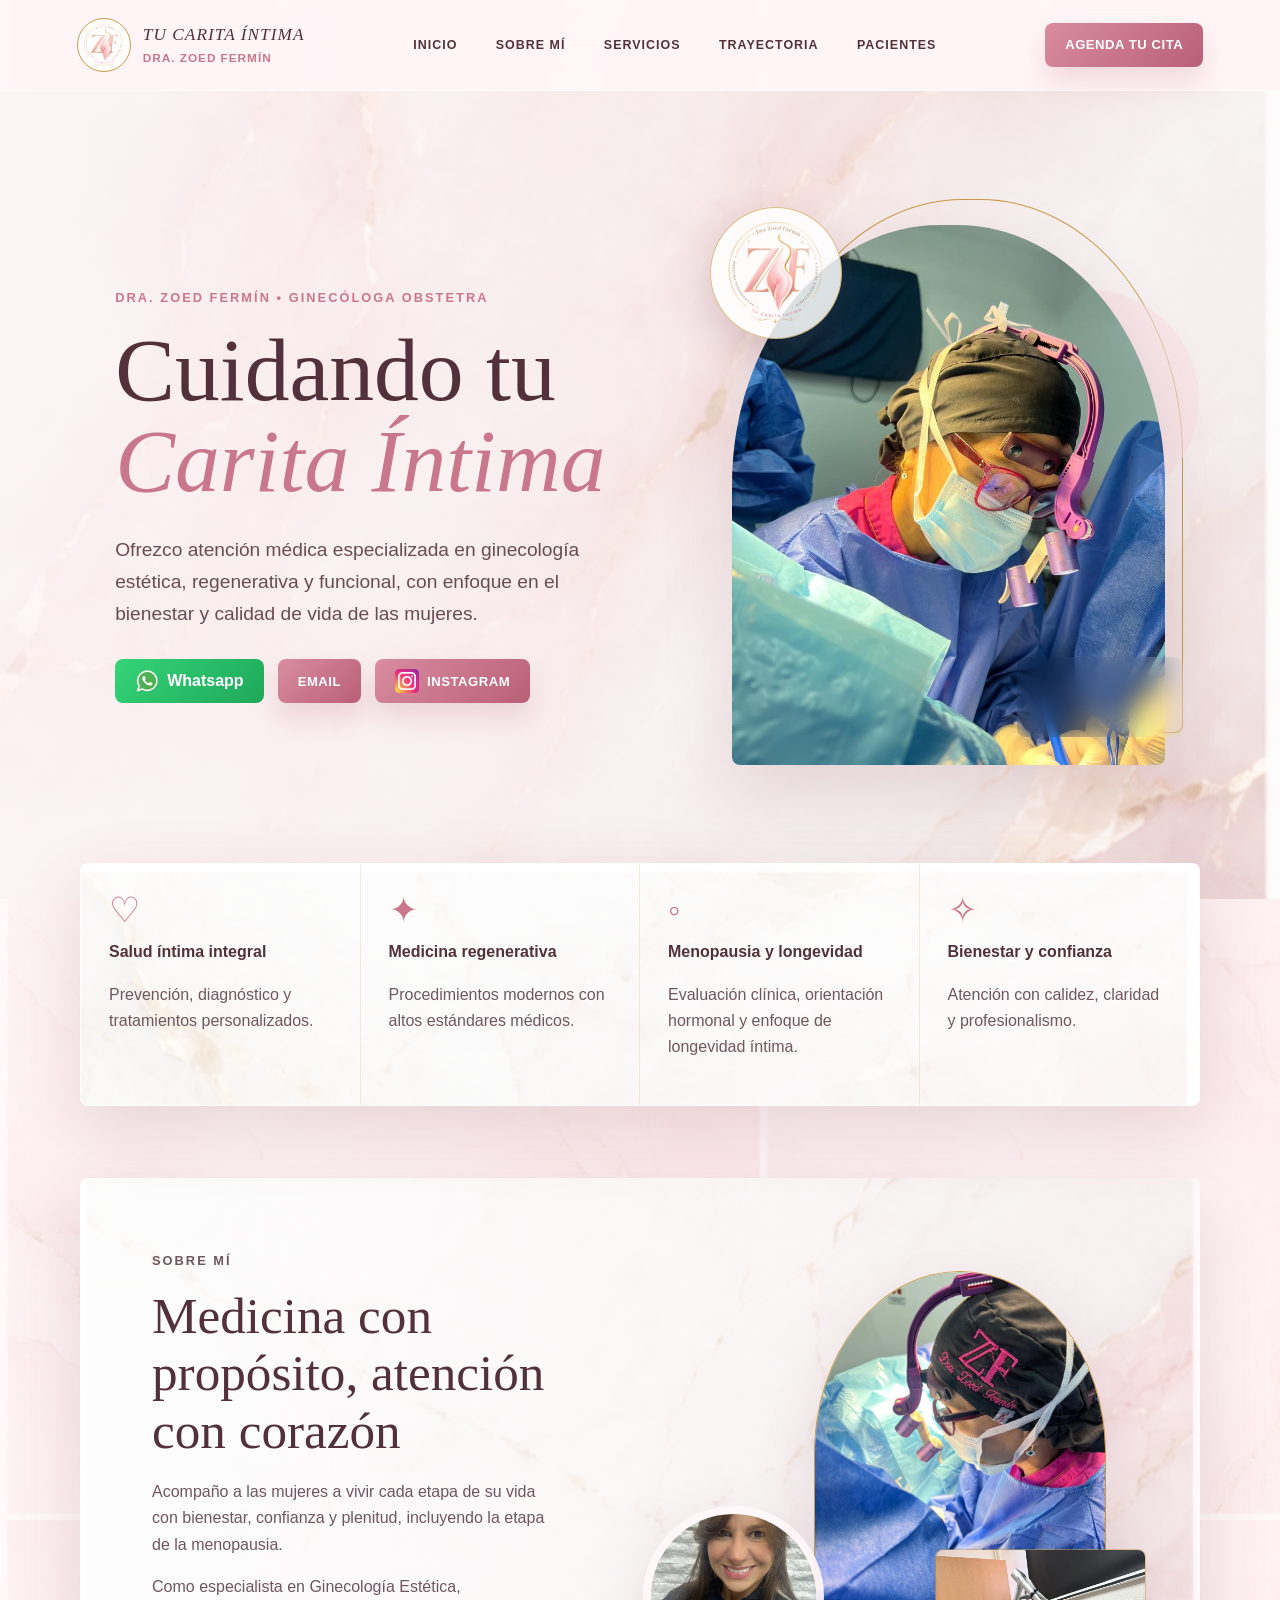
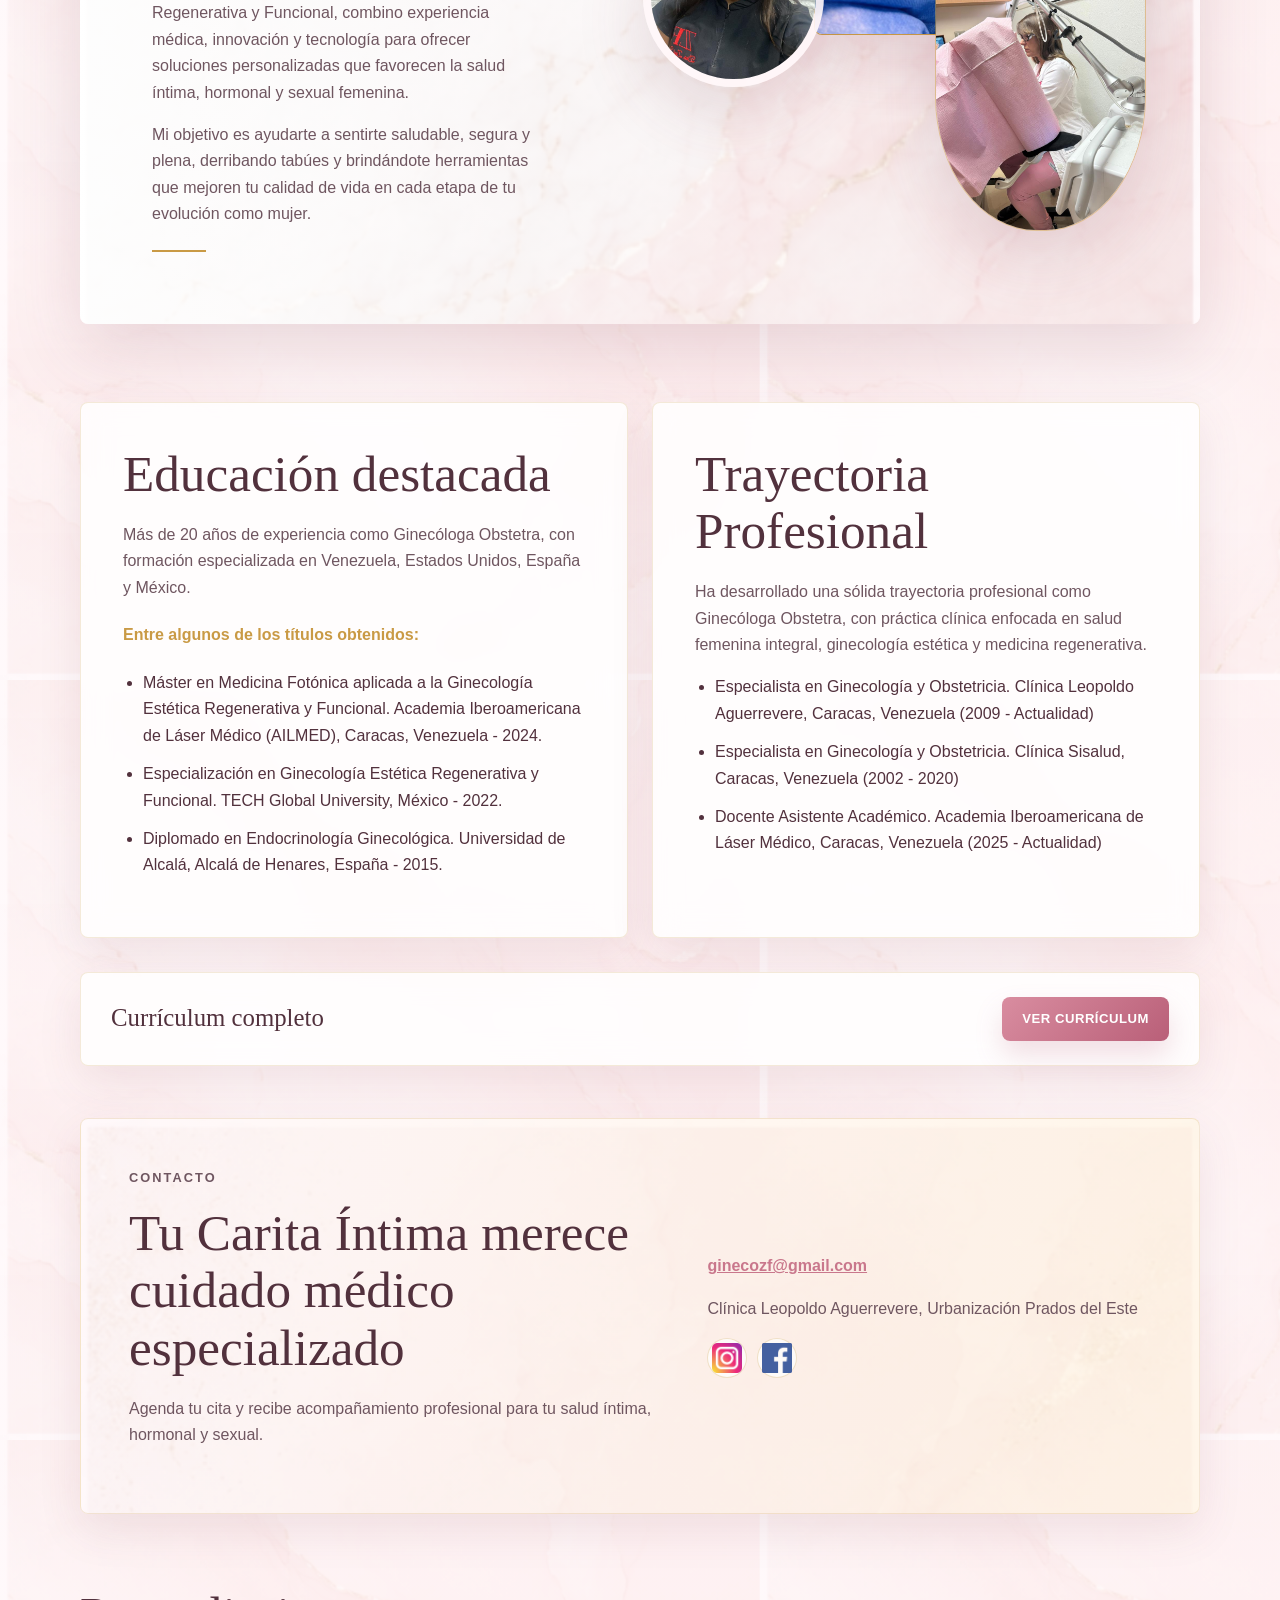
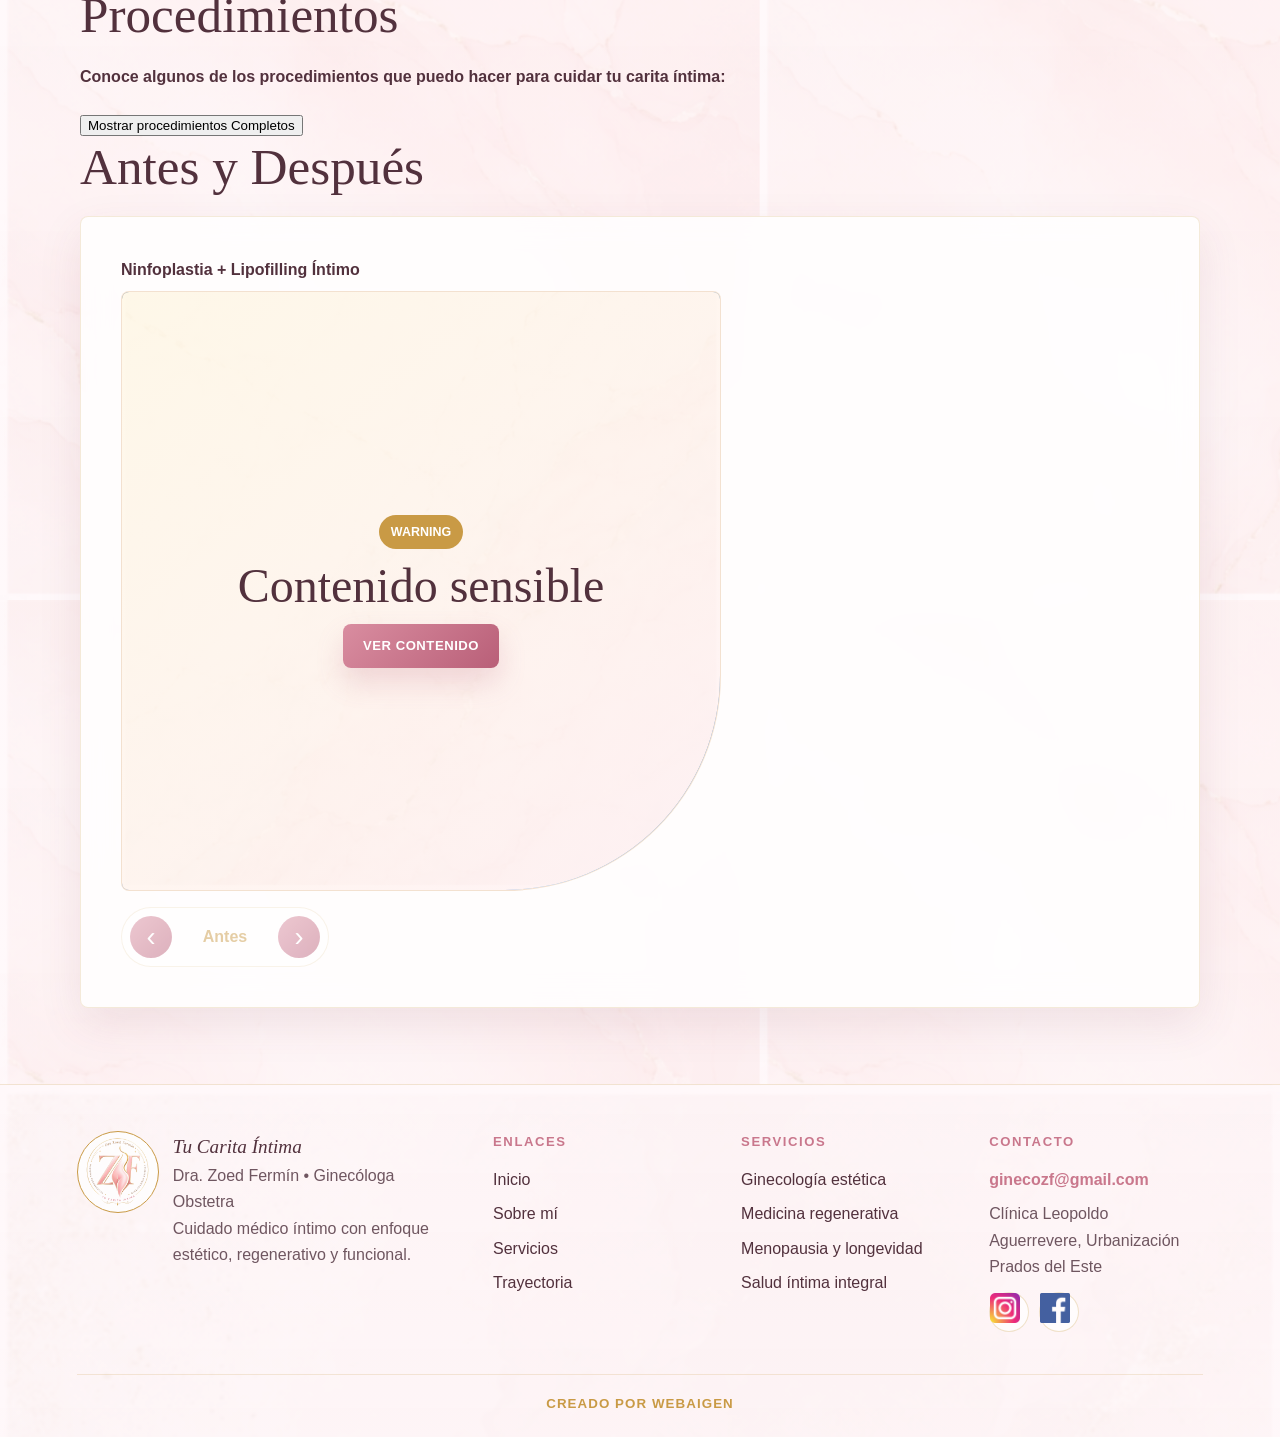
==== index.html @ bd6ce4b2 "Add files via upload" ====
<!DOCTYPE html>
<html>
<head>
    <meta charset="UTF-8">
    <title>Zoed Fermín: Tu Carita Íntima</title>
    <link rel="icon" type="image/png" href="/favicon.png">
    <link rel="stylesheet" href="style.css?v=11">
</head>
<body>
    <header class="site-header">
        <a class="brand" href="#">
            <img class="brand-mark" src="zoedlogo.png" alt="Logo de Tu Carita Íntima">
            <span>
                <strong>Tu Carita Íntima</strong>
                <small>Dra. Zoed Fermín</small>
            </span>
        </a>
        <nav class="main-nav" aria-label="Navegación principal">
            <a href="#inicio">Inicio</a>
            <a href="#sobre-mi">Sobre mí</a>
            <a href="#servicios">Servicios</a>
            <a href="#trayectoria">Trayectoria</a>
            <a href="#procedimientos">Pacientes</a>
        </nav>
        <a class="nav-cta" href="https://mail.google.com/mail/?view=cm&fs=1&to=ginecozf@gmail.com" target="_blank">Agenda tu cita</a>
    </header>

    <section class="hero" id="inicio">
        <div class="hero-content">
            <p class="eyebrow">Dra. Zoed Fermín • Ginecóloga Obstetra</p>
            <h1 class="carita">Cuidando tu <span class="ci">Carita Íntima</span></h1>
            <p class="hero-description">Ofrezco atención médica especializada en ginecología estética, regenerativa y funcional, con enfoque en el bienestar y calidad de vida de las mujeres.</p>
            <div class="hero-actions">
                <div class="whatsdropdown">
                    <button class="whatsapp" type="button" aria-label="Mostrar números de Whatsapp">
                        <img src="Whatsapp_37229.ico" alt="Whatsapp" width="24" height="24">
                        Whatsapp
                    </button>
                    <div class="dropdownwhats">
                        <a href="https://wa.me/584122345678" target="_blank">Número venezolano</a>
                        <a href="https://wa.me/34123456789" target="_blank">Número americano</a>
                    </div>
                </div>
                <a class="email-button" href="https://mail.google.com/mail/?view=cm&fs=1&to=ginecozf@gmail.com" target="_blank">Email</a>
                <a class="instagram-button" href="https://www.instagram.com/dra.zoedfermin?utm_source=ig_web_button_share_sheet&igsh=ZDNlZDc0MzIxNw==" target="_blank">
                    <img src="instagram.ico" alt="Instagram" width="24" height="24">
                    Instagram
                </a>
            </div>
        </div>

        <div class="hero-photo">
            <img src="zoedquirofano.jpeg" alt="Dra. Zoed Fermín">
            <img class="hero-logo" src="zoedlogo.png" alt="Logo de Tu Carita Íntima">
            <div class="photo-badge">
                <strong>Dra. Zoed Fermín</strong>
                <span>Ginecóloga Obstetra</span>
            </div>
        </div>
    </section>

    <main>
        <section class="feature-strip" id="servicios">
            <article>
                <span class="line-icon">♡</span>
                <h3>Salud íntima integral</h3>
                <p>Prevención, diagnóstico y tratamientos personalizados.</p>
            </article>
            <article>
                <span class="line-icon">✦</span>
                <h3>Medicina regenerativa</h3>
                <p>Procedimientos modernos con altos estándares médicos.</p>
            </article>
            <article>
                <span class="line-icon">◦</span>
                <h3>Menopausia y longevidad</h3>
                <p>Evaluación clínica, orientación hormonal y enfoque de longevidad íntima.</p>
            </article>
            <article>
                <span class="line-icon">✧</span>
                <h3>Bienestar y confianza</h3>
                <p>Atención con calidez, claridad y profesionalismo.</p>
            </article>
        </section>

        <section class="about" id="sobre-mi">
            <div class="about-copy">
                <p class="section-label">Sobre mí</p>
                <h2>Medicina con propósito, atención con corazón</h2>
                <p>Acompaño a las mujeres a vivir cada etapa de su vida con bienestar, confianza y plenitud, incluyendo la etapa de la menopausia.</p>
                <p>Como especialista en Ginecología Estética, Regenerativa y Funcional, combino experiencia médica, innovación y tecnología para ofrecer soluciones personalizadas que favorecen la salud íntima, hormonal y sexual femenina.</p>
                <p>Mi objetivo es ayudarte a sentirte saludable, segura y plena, derribando tabúes y brindándote herramientas que mejoren tu calidad de vida en cada etapa de tu evolución como mujer.</p>
            </div>
            <div class="image-collage" aria-label="Galería de la Dra. Zoed Fermín">
                <img class="collage-main" src="zoedconlogo.jpeg" alt="Dra. Zoed Fermín en consulta">
                <img class="collage-orb" src="zoed.jpeg" alt="Dra. Zoed Fermín ">
                <img class="collage-arch" src="zoedviendopiernas.jpeg" alt="Dra. Zoed Fermín durante una evaluación">
            </div>
        </section>

        <section class="career-grid" id="trayectoria">
            <div class="education">
                <h2>Educación destacada</h2>
                <p>Más de 20 años de experiencia como Ginecóloga Obstetra, con formación especializada en Venezuela, Estados Unidos, España y México.</p>
                <h4>Entre algunos de los títulos obtenidos:</h4>
                <ul>
                    <li>Máster en Medicina Fotónica aplicada a la Ginecología Estética Regenerativa y Funcional. Academia Iberoamericana de Láser Médico (AILMED), Caracas, Venezuela - 2024.</li>
                    <li>Especialización en Ginecología Estética Regenerativa y Funcional. TECH Global University, México - 2022.</li>
                    <li>Diplomado en Endocrinología Ginecológica. Universidad de Alcalá, Alcalá de Henares, España - 2015.</li>
                </ul>
            </div>

            <div class="trajectory">
                <h2>Trayectoria Profesional</h2>
                <p>Ha desarrollado una sólida trayectoria profesional como Ginecóloga Obstetra, con práctica clínica enfocada en salud femenina integral, ginecología estética y medicina regenerativa.</p>
                <ul>
                    <li>Especialista en Ginecología y Obstetricia. Clínica Leopoldo Aguerrevere, Caracas, Venezuela (2009 - Actualidad)</li>
                    <li>Especialista en Ginecología y Obstetricia. Clínica Sisalud, Caracas, Venezuela (2002 - 2020)</li>
                    <li>Docente Asistente Académico. Academia Iberoamericana de Láser Médico, Caracas, Venezuela (2025 - Actualidad)</li>
                </ul>
            </div>
        </section>

        <div class="curriculum">
            <h3>Currículum completo</h3>
            <button onclick="window.open('Zoed curriculum.pdf', '_blank')">Ver currículum</button>
        </div>

        <section class="cta-band">
            <div>
                <p class="section-label">Contacto</p>
                <h2>Tu Carita Íntima merece cuidado médico especializado</h2>
                <p>Agenda tu cita y recibe acompañamiento profesional para tu salud íntima, hormonal y sexual.</p>
            </div>
            <div class="cta-contact">
                <a href="https://mail.google.com/mail/?view=cm&fs=1&to=ginecozf@gmail.com" target="_blank">ginecozf@gmail.com</a>
                <p>Clínica Leopoldo Aguerrevere, Urbanización Prados del Este</p>
                <div class="social">
                    <a href="https://www.instagram.com/dra.zoedfermin?utm_source=ig_web_button_share_sheet&igsh=ZDNlZDc0MzIxNw==" target="_blank">
                        <img src="instagram.ico" alt="Instagram" width="30" height="30">
                    </a>
                    <a href="https://www.facebook.com/share/18XQkRQ6j7/?mibextid=wwXIfr" target="_blank">
                        <img src="facebook.ico" alt="Facebook" width="30" height="30">
                    </a>
                </div>
            </div>
        </section>

        <section class="procedimientos" id="procedimientos">

            <h2>Procedimientos</h2>
            <h4>Conoce algunos de los procedimientos que puedo hacer para cuidar tu carita íntima:</h4>
            <ul class="procedimientos-list">

            </ul>
            <button class="procedimientos-toggle" type="button" aria-expanded="false" aria-controls="procedimientos-grid">Mostrar procedimientos Completos</button>
            <h2>Antes y Después</h2>
            <div class="procedimientos-grid">
                <div class="Ninfoplastia">
                    <h3>Ninfoplastia + Lipofilling Íntimo</h3>
                    <div class="before-after-slider is-hidden" data-current="0">
                        <figure class="comparison-frame before-frame is-active">
                            <img src="antes.jpeg" alt="Antes del rejuvenecimiento vaginal">
                            <figcaption>Antes</figcaption>
                        </figure>
                        <figure class="comparison-frame after-frame">
                            <img src="despues.jpeg" alt="Después del rejuvenecimiento vaginal">
                            <figcaption>Después</figcaption>
                        </figure>
                        <div class="sensitive-warning">
                            <span>Warning</span>
                            <p>Contenido sensible</p>
                            <button class="reveal-sensitive" type="button">Ver contenido</button>
                        </div>
                    </div>
                    <div class="comparison-controls is-disabled" aria-label="Cambiar imagen de antes y después">
                        <button class="comparison-arrow" type="button" data-direction="prev" aria-label="Ver imagen anterior">‹</button>
                        <span class="comparison-status">Antes</span>
                        <button class="comparison-arrow" type="button" data-direction="next" aria-label="Ver imagen siguiente">›</button>
                    </div>
                </div>
            </div>

        </section>
    </main>

    <footer class="site-footer">
        <div class="footer-main">
            <div class="footer-brand">
                <img src="zoedlogo.png" alt="Logo de Tu Carita Íntima">
                <div>
                    <strong>Tu Carita Íntima</strong>
                    <span>Dra. Zoed Fermín • Ginecóloga Obstetra</span>
                    <p>Cuidado médico íntimo con enfoque estético, regenerativo y funcional.</p>
                </div>
            </div>
            <div>
                <h4>Enlaces</h4>
                <a href="#inicio">Inicio</a>
                <a href="#sobre-mi">Sobre mí</a>
                <a href="#servicios">Servicios</a>
                <a href="#trayectoria">Trayectoria</a>
            </div>
            <div>
                <h4>Servicios</h4>
                <p>Ginecología estética</p>
                <p>Medicina regenerativa</p>
                <p>Menopausia y longevidad</p>
                <p>Salud íntima integral</p>
            </div>
            <div class="footer-info">
                <h4>Contacto</h4>
                <a href="https://mail.google.com/mail/?view=cm&fs=1&to=ginecozf@gmail.com" target="_blank">ginecozf@gmail.com</a>
                <p>Clínica Leopoldo Aguerrevere, Urbanización Prados del Este</p>
                <div class="social">
                    <a href="https://www.instagram.com/dra.zoedfermin?utm_source=ig_web_button_share_sheet&igsh=ZDNlZDc0MzIxNw==" target="_blank">
                        <img src="instagram.ico" alt="Instagram" width="30" height="30">
                    </a>
                    <a href="https://www.facebook.com/share/18XQkRQ6j7/?mibextid=wwXIfr" target="_blank">
                        <img src="facebook.ico" alt="Facebook" width="30" height="30">
                    </a>
                </div>
            </div>
        </div>
        <div class="footer-bottom">
            <small>Creado por WebAIgen</small>
        </div>
    </footer>

    <script>
        const slider = document.querySelector(".before-after-slider");
        const frames = [...document.querySelectorAll(".comparison-frame")];
        const statusText = document.querySelector(".comparison-status");
        const controls = document.querySelector(".comparison-controls");
        const revealButton = document.querySelector(".reveal-sensitive");
        const arrowButtons = [...document.querySelectorAll(".comparison-arrow")];

        function showFrame(index) {
            frames.forEach((frame, frameIndex) => {
                frame.classList.toggle("is-active", frameIndex === index);
            });
            slider.dataset.current = index;
            statusText.textContent = index === 0 ? "Antes" : "Después";
        }

        revealButton.addEventListener("click", () => {
            slider.classList.remove("is-hidden");
            controls.classList.remove("is-disabled");
            showFrame(0);
        });

        arrowButtons.forEach((button) => {
            button.addEventListener("click", () => {
                if (slider.classList.contains("is-hidden")) {
                    return;
                }

                const current = Number(slider.dataset.current);
                const nextIndex = button.dataset.direction === "next"
                    ? (current + 1) % frames.length
                    : (current - 1 + frames.length) % frames.length;

                showFrame(nextIndex);
            });
        });
    </script>
</body>
</html>
---- style.css ----
* {
    box-sizing: border-box;
}

:root {
    --ink: #52313d;
    --rose: #c9778c;
    --rose-soft: #f9e0e6;
    --rose-pale: #fff5f7;
    --gold: #c99a45;
    --gold-soft: #f5dfad;
    --paper: rgba(255, 255, 255, 0.82);
    --line: rgba(201, 154, 69, 0.26);
    --shadow: 0 24px 70px rgba(116, 59, 77, 0.16);
}

html {
    scroll-behavior: smooth;
}

body {
    margin: 0;
    color: var(--ink);
    background:
        linear-gradient(rgba(255, 247, 249, 0.72), rgba(255, 247, 249, 0.82)),
        url("marble-rose-gold-3.png");
    background-size: 760px auto;
    background-attachment: scroll;
    font-family: "Aptos", "Segoe UI Variable", "Segoe UI", Helvetica, Arial, sans-serif;
    line-height: 1.65;
}

a {
    color: inherit;
}

img {
    max-width: 100%;
}

.site-header {
    position: sticky;
    top: 0;
    z-index: 20;
    display: flex;
    gap: 28px;
    align-items: center;
    justify-content: space-between;
    padding: 18px clamp(24px, 6vw, 78px);
    border-bottom: 1px solid rgba(255, 255, 255, 0.62);
    background: rgba(255, 247, 249, 0.78);
    backdrop-filter: blur(18px);
}

.brand {
    display: flex;
    gap: 12px;
    align-items: center;
    text-decoration: none;
}

.brand-mark {
    width: 54px;
    height: 54px;
    border: 1px solid var(--gold);
    border-radius: 50%;
    background: rgba(255, 255, 255, 0.8);
    object-fit: contain;
    padding: 4px;
}

.brand strong,
.brand small {
    display: block;
    letter-spacing: 0.08em;
    text-transform: uppercase;
}

.brand strong {
    color: var(--ink);
    font-family: Georgia, "Times New Roman", serif;
    font-size: 1.08rem;
    font-style: italic;
    font-weight: 500;
    letter-spacing: 0.06em;
}

.brand small {
    color: var(--rose);
    font-size: 0.74rem;
    font-weight: 800;
}

.main-nav {
    display: flex;
    gap: clamp(18px, 3vw, 44px);
    align-items: center;
    font-size: 0.78rem;
    font-weight: 800;
    letter-spacing: 0.08em;
    text-transform: uppercase;
}

.main-nav a {
    position: relative;
    text-decoration: none;
}

.main-nav a::after {
    content: "";
    position: absolute;
    right: 0;
    bottom: -8px;
    left: 0;
    height: 2px;
    background: var(--gold);
    transform: scaleX(0);
    transform-origin: center;
    transition: transform 0.2s ease;
}

.main-nav a:hover::after {
    transform: scaleX(1);
}

.nav-cta,
.email-button,
.instagram-button,
.curriculum button,
.reveal-sensitive {
    display: inline-flex;
    min-height: 44px;
    align-items: center;
    justify-content: center;
    padding: 0 20px;
    border: none;
    border-radius: 8px;
    color: #ffffff;
    background: linear-gradient(135deg, #d98da0, #b95f78);
    box-shadow: 0 14px 28px rgba(185, 95, 120, 0.2);
    font: inherit;
    font-size: 0.82rem;
    font-weight: 800;
    letter-spacing: 0.04em;
    text-decoration: none;
    text-transform: uppercase;
    cursor: pointer;
    transition: transform 0.2s ease, box-shadow 0.2s ease;
}

.nav-cta:hover,
.email-button:hover,
.instagram-button:hover,
.curriculum button:hover,
.reveal-sensitive:hover {
    transform: translateY(-2px);
    box-shadow: 0 18px 34px rgba(185, 95, 120, 0.28);
}

.hero {
    display: grid;
    grid-template-columns: minmax(0, 1fr) minmax(320px, 0.8fr);
    gap: clamp(32px, 6vw, 84px);
    align-items: center;
    min-height: calc(100vh - 92px);
    padding: clamp(56px, 8vw, 108px) clamp(24px, 9vw, 132px);
    background:
        linear-gradient(90deg, rgba(255, 247, 249, 0.88), rgba(255, 247, 249, 0.38)),
        url("marble-rose-gold-1.png");
    background-size: cover;
    background-position: center;
}

.eyebrow,
.section-label {
    margin: 0 0 16px;
    color: var(--rose);
    font-size: 0.8rem;
    font-weight: 800;
    letter-spacing: 0.16em;
    text-transform: uppercase;
}

.carita {
    max-width: 740px;
    margin: 0;
    color: var(--ink);
    font-family: "Georgia", "Times New Roman", serif;
    font-size: clamp(3.2rem, 7vw, 6.4rem);
    font-weight: 500;
    line-height: 1.02;
}

.ci {
    display: block;
    color: var(--rose);
    font-style: italic;
}

.hero-description {
    max-width: 520px;
    margin: 28px 0 30px;
    color: #684c55;
    font-size: clamp(1rem, 1.6vw, 1.2rem);
}

.hero-actions {
    display: flex;
    flex-wrap: wrap;
    gap: 14px;
    align-items: center;
}

.whatsdropdown {
    position: relative;
    display: inline-flex;
}

.whatsapp {
    display: inline-flex;
    min-height: 44px;
    gap: 8px;
    align-items: center;
    justify-content: center;
    padding: 0 20px;
    border: none;
    border-radius: 8px;
    color: #ffffff;
    background: linear-gradient(135deg, #35d478, #1ea85a);
    font: inherit;
    font-weight: 800;
    cursor: pointer;
}

.instagram-button {
    gap: 8px;
    background: linear-gradient(135deg, #d98da0, #b95f78);
}

.dropdownwhats {
    display: none;
    position: absolute;
    top: calc(100% + 10px);
    left: 0;
    min-width: 230px;
    overflow: hidden;
    border: 1px solid var(--line);
    border-radius: 8px;
    background-color: #ffffff;
    box-shadow: var(--shadow);
    z-index: 5;
}

.dropdownwhats a {
    display: block;
    padding: 12px 14px;
    color: var(--ink);
    text-decoration: none;
    border-bottom: 1px solid #f7e5ea;
}

.dropdownwhats a:hover {
    background: var(--rose-pale);
}

.whatsdropdown:hover .dropdownwhats,
.whatsdropdown:focus-within .dropdownwhats {
    display: block;
}

.hero-photo {
    position: relative;
    max-width: 470px;
    justify-self: center;
}

.hero-photo::before {
    content: "";
    position: absolute;
    inset: -26px -18px 32px 28px;
    border: 1px solid var(--gold);
    border-radius: 48% 48% 8px 8px;
}

.hero-photo::after {
    content: "";
    position: absolute;
    inset: 12% -8% auto auto;
    width: 220px;
    height: 220px;
    border-radius: 50%;
    background: rgba(249, 224, 230, 0.62);
    z-index: 0;
}

.hero-photo img {
    position: relative;
    z-index: 1;
    display: block;
    width: 100%;
    aspect-ratio: 4 / 5;
    border-radius: 48% 48% 8px 8px;
    object-fit: cover;
    object-position: center 28%;
    box-shadow: var(--shadow);
}

.hero-photo .hero-logo {
    position: absolute;
    top: -18px;
    left: -22px;
    z-index: 3;
    width: 132px;
    height: 132px;
    padding: 12px;
    border: 1px solid rgba(201, 154, 69, 0.62);
    border-radius: 50%;
    background: rgba(255, 255, 255, 0.86);
    object-fit: contain;
    box-shadow: 0 18px 44px rgba(116, 59, 77, 0.22);
}

.photo-badge {
    position: absolute;
    right: -18px;
    bottom: 28px;
    z-index: 2;
    max-width: 220px;
    padding: 14px 16px;
    border: 1px solid rgba(201, 154, 69, 0.32);
    border-radius: 8px;
    background: rgba(255, 255, 255, 0.82);
    backdrop-filter: blur(14px);
    box-shadow: 0 12px 34px rgba(116, 59, 77, 0.14);
}

.photo-badge strong,
.photo-badge span {
    display: block;
}

.photo-badge strong {
    color: var(--rose);
}

.photo-badge span {
    color: #7f6870;
    font-size: 0.9rem;
}

main {
    width: min(1120px, calc(100% - 48px));
    margin: 0 auto;
    padding: 0 0 76px;
}

.feature-strip {
    display: grid;
    grid-template-columns: repeat(4, minmax(0, 1fr));
    margin: -36px 0 72px;
    border: 1px solid rgba(255, 255, 255, 0.7);
    border-radius: 8px;
    background:
        linear-gradient(rgba(255, 255, 255, 0.86), rgba(255, 255, 255, 0.78)),
        url("marble-rose-gold-4.png");
    background-size: cover;
    box-shadow: var(--shadow);
    backdrop-filter: blur(18px);
}

.feature-strip article {
    min-height: 172px;
    padding: 28px;
    border-right: 1px solid rgba(201, 154, 69, 0.18);
}

.feature-strip article:last-child {
    border-right: none;
}

.line-icon {
    display: block;
    margin-bottom: 12px;
    color: var(--rose);
    font-size: 2.2rem;
    line-height: 1;
}

.feature-strip h3,
.Ninfoplastia h3 {
    margin: 0 0 8px;
    color: var(--ink);
    font-size: 1rem;
}

.feature-strip p,
.about p,
.education p,
.trajectory p,
.cta-band p {
    color: #6f5660;
}

.about {
    display: grid;
    grid-template-columns: minmax(0, 0.86fr) minmax(320px, 1fr);
    gap: clamp(34px, 6vw, 82px);
    align-items: center;
    margin: 0 0 78px;
    padding: clamp(28px, 5vw, 54px);
    border-radius: 8px;
    background:
        linear-gradient(90deg, rgba(255, 255, 255, 0.9), rgba(255, 245, 248, 0.55)),
        url("marble-rose-gold-2.png");
    background-size: cover;
    box-shadow: var(--shadow);
}

.about-copy {
    padding: clamp(8px, 2vw, 18px);
}

.about h2,
.education h2,
.trajectory h2,
.procedimientos h2,
.cta-band h2 {
    margin: 0 0 20px;
    color: var(--ink);
    font-family: Georgia, "Times New Roman", serif;
    font-size: clamp(2rem, 4vw, 3.2rem);
    font-weight: 500;
    line-height: 1.12;
}

.about-copy::after {
    content: "";
    display: block;
    width: 54px;
    height: 2px;
    margin-top: 22px;
    background: var(--gold);
}

.image-collage {
    position: relative;
    min-height: 560px;
}

.image-collage img {
    position: absolute;
    display: block;
    object-fit: cover;
    box-shadow: var(--shadow);
}

.collage-main {
    top: 0;
    right: 8%;
    width: 58%;
    aspect-ratio: 4 / 5;
    border: 1px solid var(--gold);
    border-radius: 50% 50% 8px 8px;
}

.collage-orb {
    top: 42%;
    left: 0;
    width: 36%;
    aspect-ratio: 1;
    border: 8px solid rgba(255, 247, 249, 0.92);
    border-radius: 50%;
}

.collage-arch {
    right: 0;
    bottom: 0;
    width: 42%;
    aspect-ratio: 3 / 4;
    border: 1px solid rgba(201, 154, 69, 0.52);
    border-radius: 8px 8px 48% 48%;
}

.career-grid {
    display: grid;
    grid-template-columns: repeat(2, minmax(0, 1fr));
    gap: 24px;
    margin: 0 0 34px;
}

.education,
.trajectory,
.curriculum,
.Ninfoplastia,
.cta-band {
    border: 1px solid rgba(201, 154, 69, 0.2);
    border-radius: 8px;
    background: var(--paper);
    box-shadow: 0 16px 44px rgba(116, 59, 77, 0.1);
    backdrop-filter: blur(14px);
}

.education,
.trajectory {
    padding: clamp(26px, 4vw, 42px);
}

.education h4 {
    color: var(--gold);
}

ul {
    padding-left: 20px;
}

li {
    margin-bottom: 12px;
}

.curriculum {
    display: flex;
    justify-content: space-between;
    gap: 18px;
    align-items: center;
    margin: 0 0 52px;
    padding: 24px 30px;
}

.curriculum h3 {
    margin: 0;
    font-family: Georgia, "Times New Roman", serif;
    font-size: 1.55rem;
    font-weight: 500;
}

.cta-band {
    display: grid;
    grid-template-columns: minmax(0, 1fr) minmax(280px, 0.8fr);
    gap: 24px;
    align-items: center;
    margin: 0 0 72px;
    padding: clamp(28px, 5vw, 48px);
    background:
        linear-gradient(90deg, rgba(255, 247, 249, 0.82), rgba(255, 244, 229, 0.82)),
        url("marble-rose-gold-5.png");
    background-size: cover;
}

.cta-contact a {
    color: var(--rose);
    font-weight: 800;
}

.social {
    display: flex;
    gap: 10px;
    align-items: center;
    margin-top: 12px;
}

.social a {
    display: inline-flex;
    width: 40px;
    height: 40px;
    align-items: center;
    justify-content: center;
    border: 1px solid rgba(201, 154, 69, 0.28);
    border-radius: 50%;
    background-color: rgba(255, 255, 255, 0.72);
}

.procedimientos {
    margin-top: 0;
}

.procedimientos-grid {
    display: grid;
    grid-template-columns: 1fr;
}

.Ninfoplastia {
    padding: clamp(24px, 4vw, 40px);
}

.before-after-slider {
    position: relative;
    width: min(100%, 600px);
    aspect-ratio: 1 / 1;
    overflow: hidden;
    border: 1px solid rgba(201, 154, 69, 0.22);
    border-radius: 8px 8px 36% 8px;
    background-color: var(--rose-pale);
    box-shadow: inset 0 0 0 1px rgba(255, 255, 255, 0.45);
}

.before-after-slider.is-hidden .comparison-frame {
    filter: blur(18px);
    transform: scale(1.04);
}

figure {
    margin: 0;
}

.comparison-frame {
    position: absolute;
    inset: 0;
    opacity: 0;
    transition: opacity 0.35s ease, filter 0.35s ease, transform 0.35s ease;
}

.comparison-frame.is-active {
    opacity: 1;
}

.comparison-frame img {
    display: block;
    width: 100%;
    height: 100%;
    object-fit: cover;
}

figcaption {
    position: absolute;
    left: 16px;
    bottom: 16px;
    margin: 0;
    padding: 7px 13px;
    border-radius: 999px;
    color: #ffffff;
    background-color: rgba(82, 49, 61, 0.86);
    font-weight: 800;
}

.sensitive-warning {
    position: absolute;
    inset: 0;
    z-index: 4;
    display: grid;
    gap: 12px;
    align-content: center;
    justify-items: center;
    padding: 28px;
    text-align: center;
    background:
        linear-gradient(140deg, rgba(255, 248, 232, 0.94), rgba(255, 242, 245, 0.94)),
        url("marble-rose-gold-2.png");
    background-size: cover;
    opacity: 0;
    pointer-events: none;
    transition: opacity 0.3s ease;
}

.before-after-slider.is-hidden .sensitive-warning {
    opacity: 1;
    pointer-events: auto;
}

.sensitive-warning span {
    padding: 7px 12px;
    border-radius: 999px;
    color: #ffffff;
    background-color: var(--gold);
    font-size: 0.78rem;
    font-weight: 900;
    text-transform: uppercase;
}

.sensitive-warning p {
    margin: 0;
    font-family: Georgia, "Times New Roman", serif;
    font-size: clamp(2rem, 4vw, 3rem);
    line-height: 1.05;
}

.comparison-controls {
    display: inline-flex;
    gap: 14px;
    align-items: center;
    margin-top: 16px;
    padding: 8px;
    border: 1px solid rgba(201, 154, 69, 0.24);
    border-radius: 999px;
    background-color: rgba(255, 255, 255, 0.76);
}

.comparison-controls.is-disabled {
    opacity: 0.48;
}

.comparison-arrow {
    width: 42px;
    height: 42px;
    border: none;
    border-radius: 50%;
    color: #ffffff;
    background: linear-gradient(135deg, #d98da0, #b95f78);
    font-size: 1.7rem;
    line-height: 1;
    cursor: pointer;
}

.comparison-status {
    min-width: 78px;
    color: var(--gold);
    font-weight: 900;
    text-align: center;
}

.site-footer {
    padding: 46px clamp(24px, 6vw, 78px) 22px;
    border-top: 1px solid rgba(201, 154, 69, 0.22);
    background:
        linear-gradient(rgba(255, 247, 249, 0.88), rgba(255, 247, 249, 0.9)),
        url("marble-rose-gold-5.png");
    background-size: cover;
}

.footer-main {
    display: grid;
    grid-template-columns: minmax(260px, 1.25fr) repeat(3, minmax(160px, 0.7fr));
    gap: 34px;
    align-items: start;
}

.footer-brand {
    display: flex;
    gap: 14px;
    align-items: flex-start;
}

.footer-brand img {
    width: 82px;
    height: 82px;
    padding: 5px;
    border: 1px solid var(--gold);
    border-radius: 50%;
    background: rgba(255, 255, 255, 0.78);
    object-fit: contain;
}

.footer-brand strong,
.footer-brand span {
    display: block;
}

.footer-brand strong {
    color: var(--ink);
    font-family: Georgia, "Times New Roman", serif;
    font-size: 1.2rem;
    font-style: italic;
    font-weight: 500;
}

.footer-brand span,
.footer-info p {
    margin: 0;
    color: #6f5660;
}

.footer-brand p {
    max-width: 270px;
    margin: 10px 0 0;
    color: #6f5660;
}

.site-footer h4 {
    margin: 0 0 14px;
    color: var(--rose);
    font-size: 0.82rem;
    font-weight: 900;
    letter-spacing: 0.12em;
    text-transform: uppercase;
}

.site-footer a {
    display: block;
    margin-bottom: 8px;
    color: var(--ink);
    text-decoration: none;
}

.site-footer p {
    margin: 0 0 8px;
}

.footer-info a {
    color: var(--rose);
    font-weight: 800;
}

.footer-bottom {
    display: flex;
    justify-content: center;
    margin-top: 34px;
    padding-top: 18px;
    border-top: 1px solid rgba(201, 154, 69, 0.2);
}

.footer-bottom small {
    color: var(--gold);
    font-weight: 900;
    letter-spacing: 0.08em;
    text-transform: uppercase;
}

@media (max-width: 980px) {
    .main-nav {
        display: none;
    }

    .hero,
    .about,
    .career-grid,
    .cta-band {
        grid-template-columns: 1fr;
    }

    .feature-strip {
        grid-template-columns: repeat(2, minmax(0, 1fr));
    }

    .image-collage {
        min-height: 500px;
    }
}

@media (max-width: 620px) {
    .site-header {
        align-items: flex-start;
        flex-direction: column;
    }

    .nav-cta {
        width: 100%;
    }

    .hero {
        min-height: auto;
    }

    .feature-strip {
        grid-template-columns: 1fr;
    }

    .feature-strip article {
        border-right: none;
        border-bottom: 1px solid rgba(201, 154, 69, 0.18);
    }

    main {
        width: min(100% - 28px, 1120px);
    }

    .curriculum {
        align-items: flex-start;
        flex-direction: column;
    }

    .hero-actions,
    .whatsdropdown,
    .whatsapp,
    .email-button,
    .instagram-button,
    .curriculum button {
        width: 100%;
    }

    .hero-photo .hero-logo {
        width: 96px;
        height: 96px;
        top: -10px;
        left: -8px;
    }

    .footer-main {
        grid-template-columns: 1fr;
    }
}
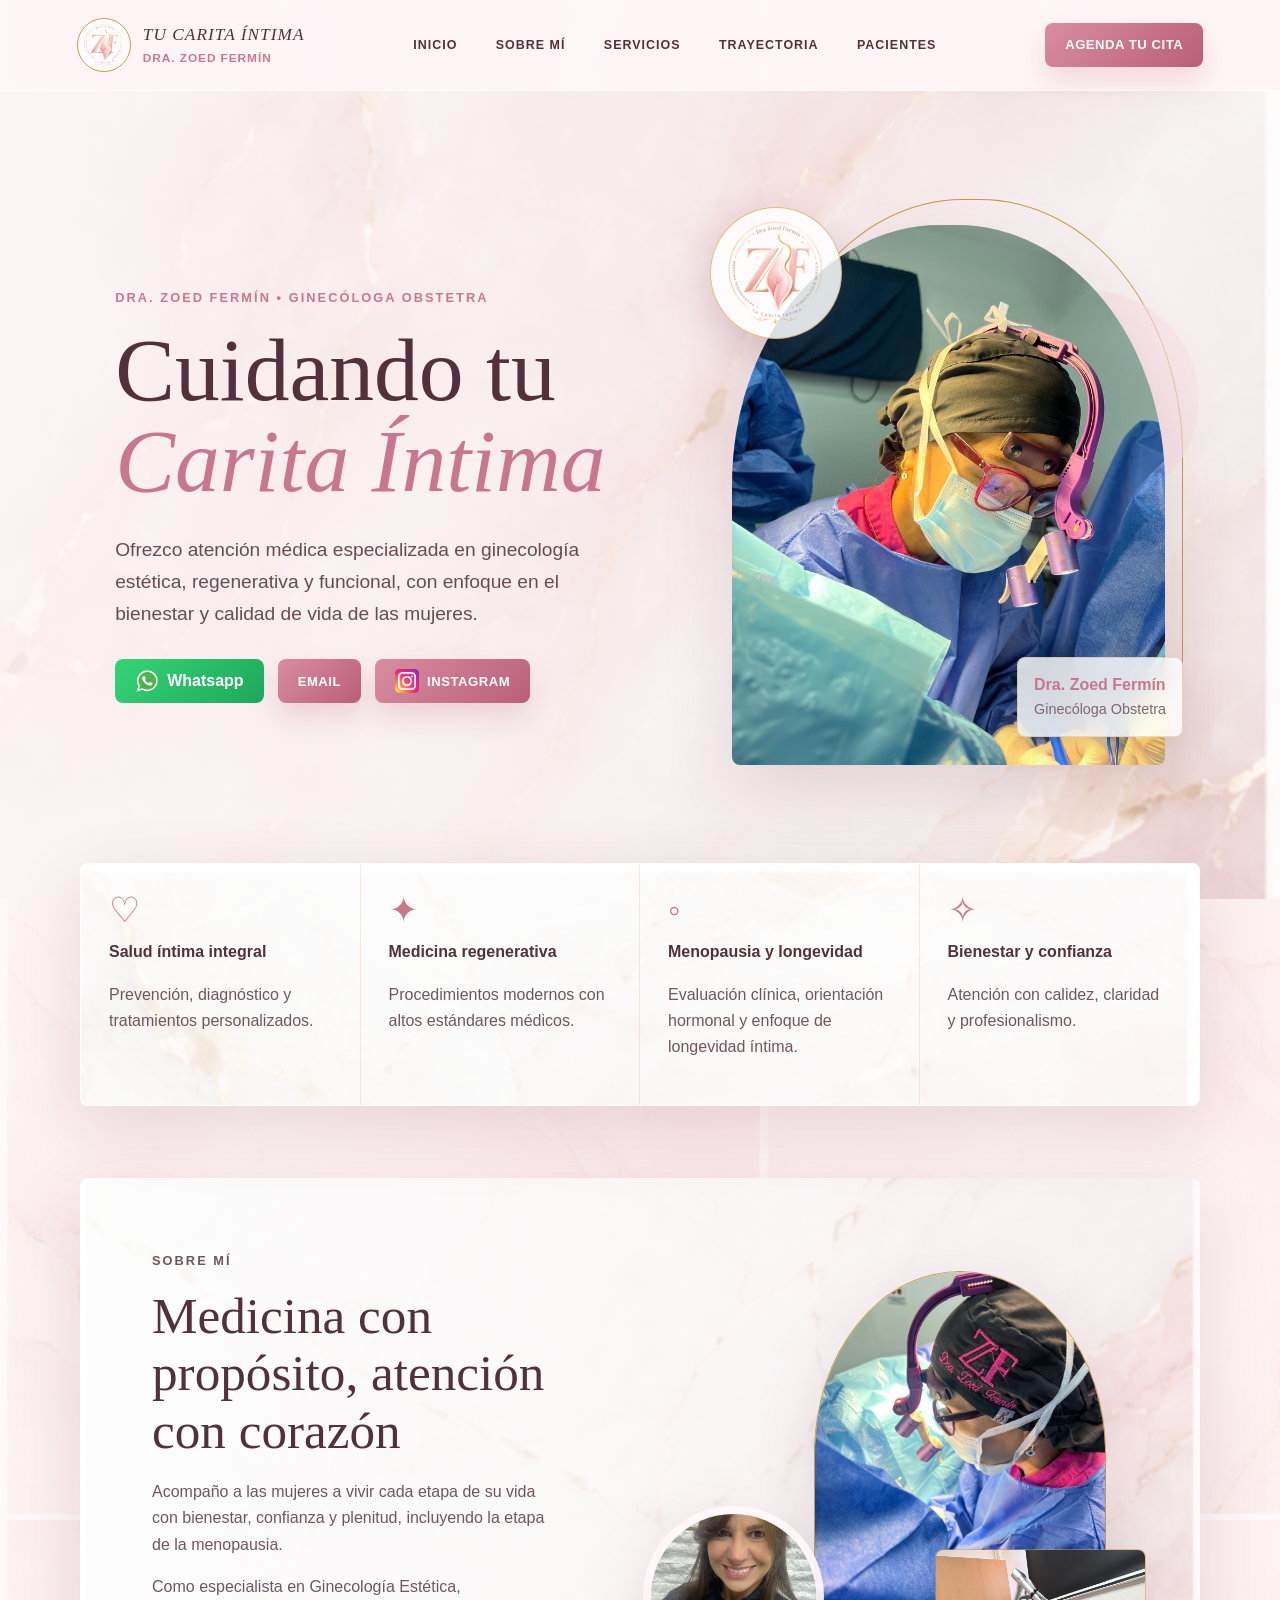
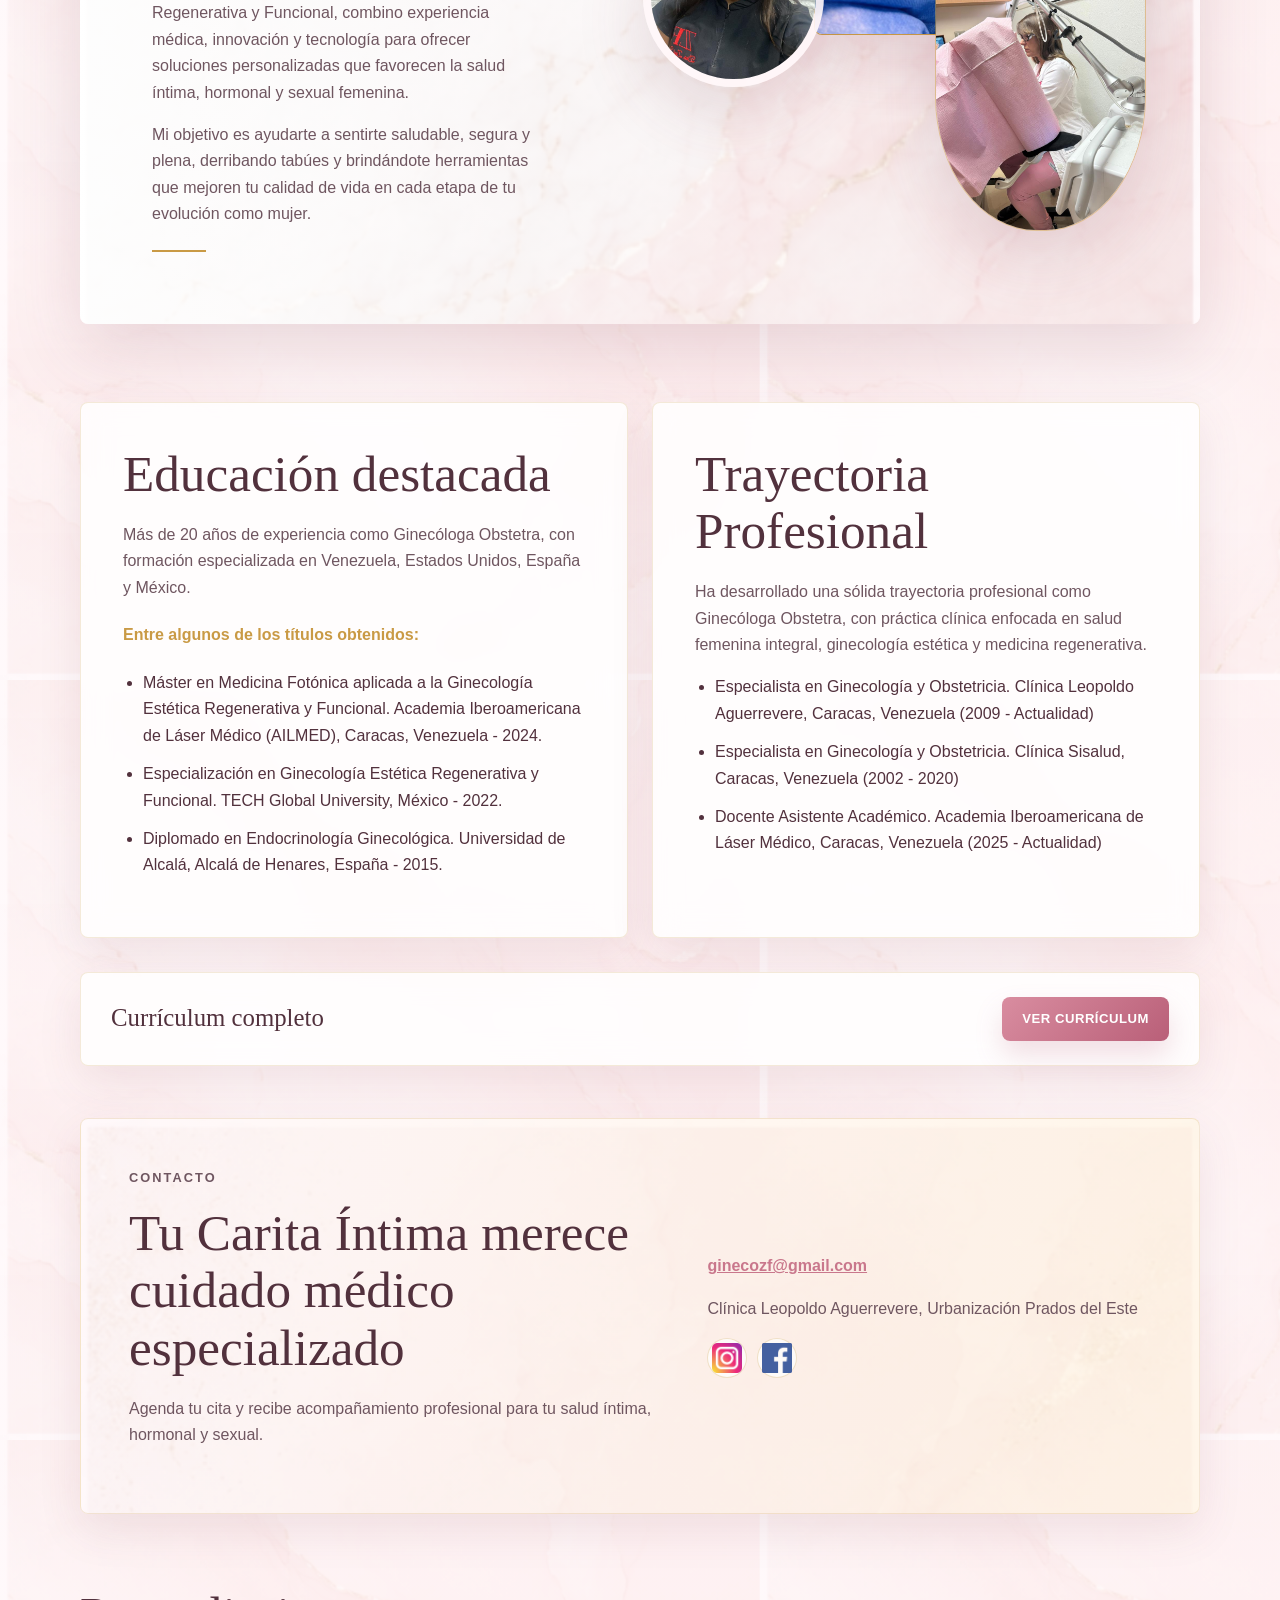
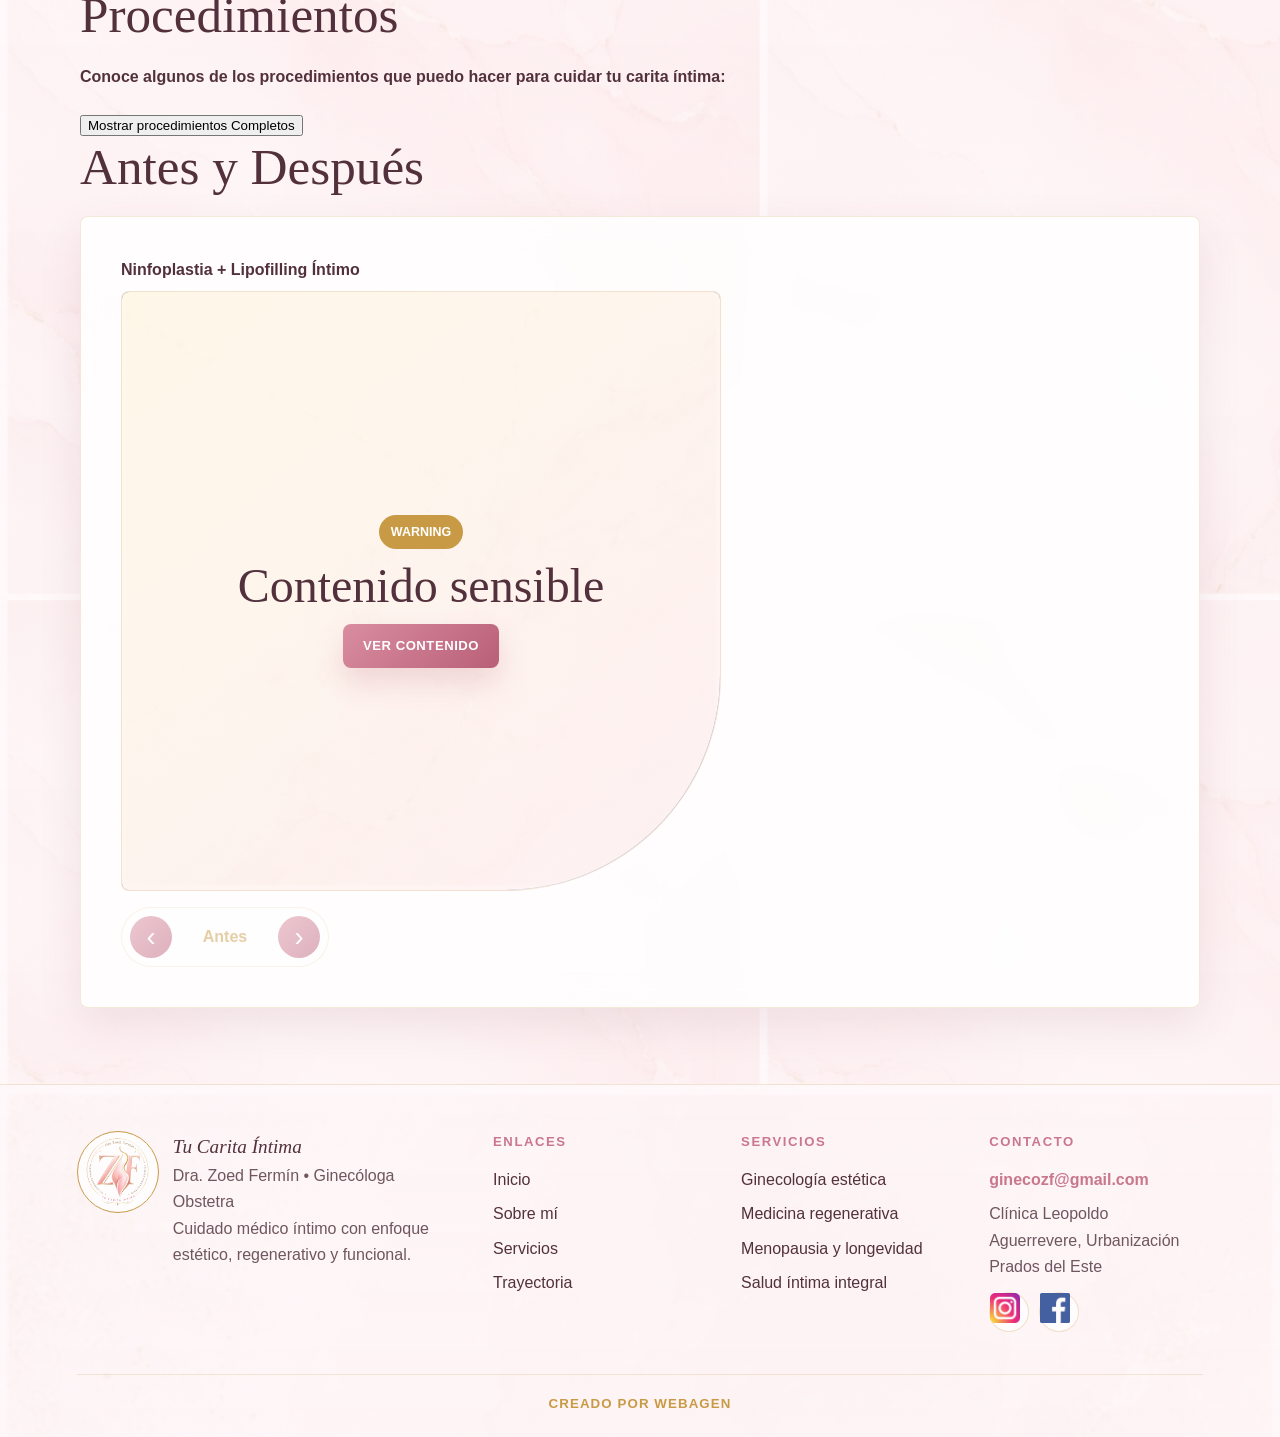
==== commit d2cad500: "Correct footer text from 'WebAIgen' to 'WebAgen'" ====
--- a/index.html
+++ b/index.html
@@ -223,7 +223,7 @@
             </div>
         </div>
         <div class="footer-bottom">
-            <small>Creado por WebAIgen</small>
+            <small>Creado por WebAgen</small>
         </div>
     </footer>
 
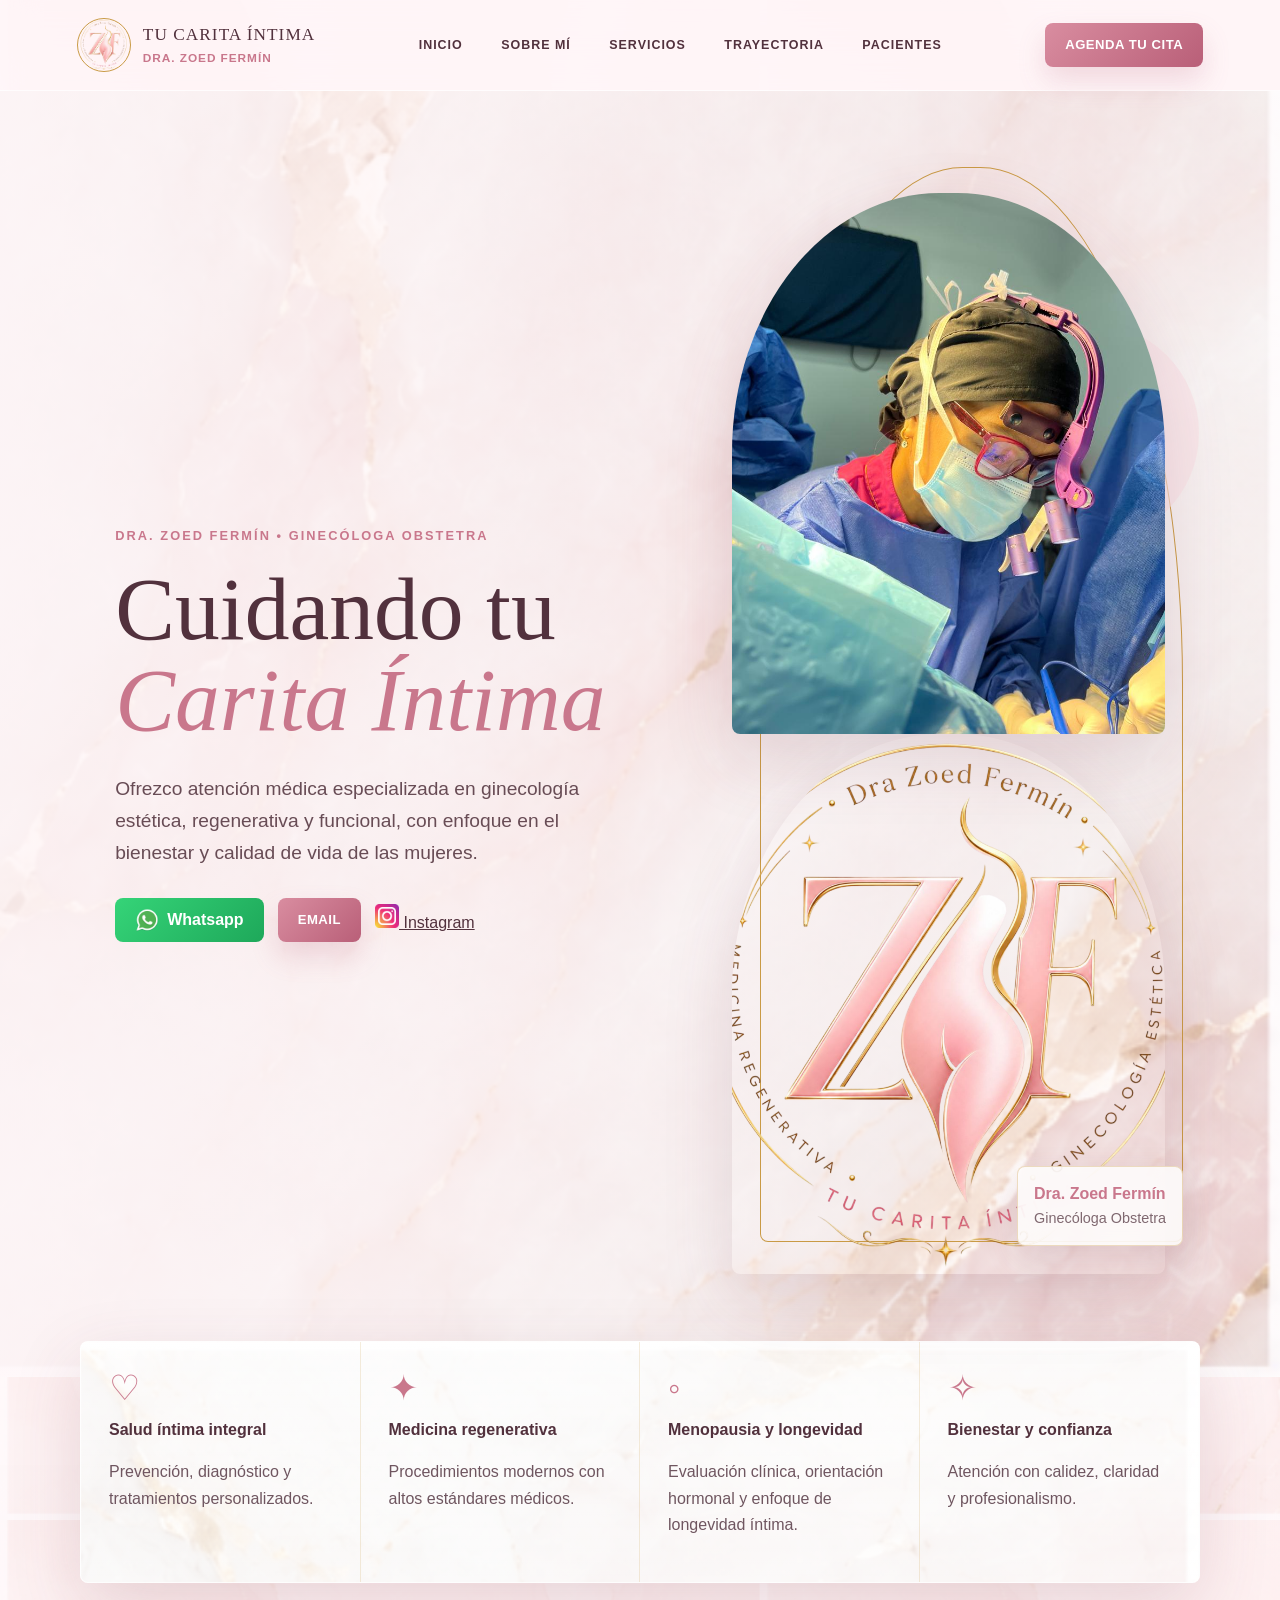
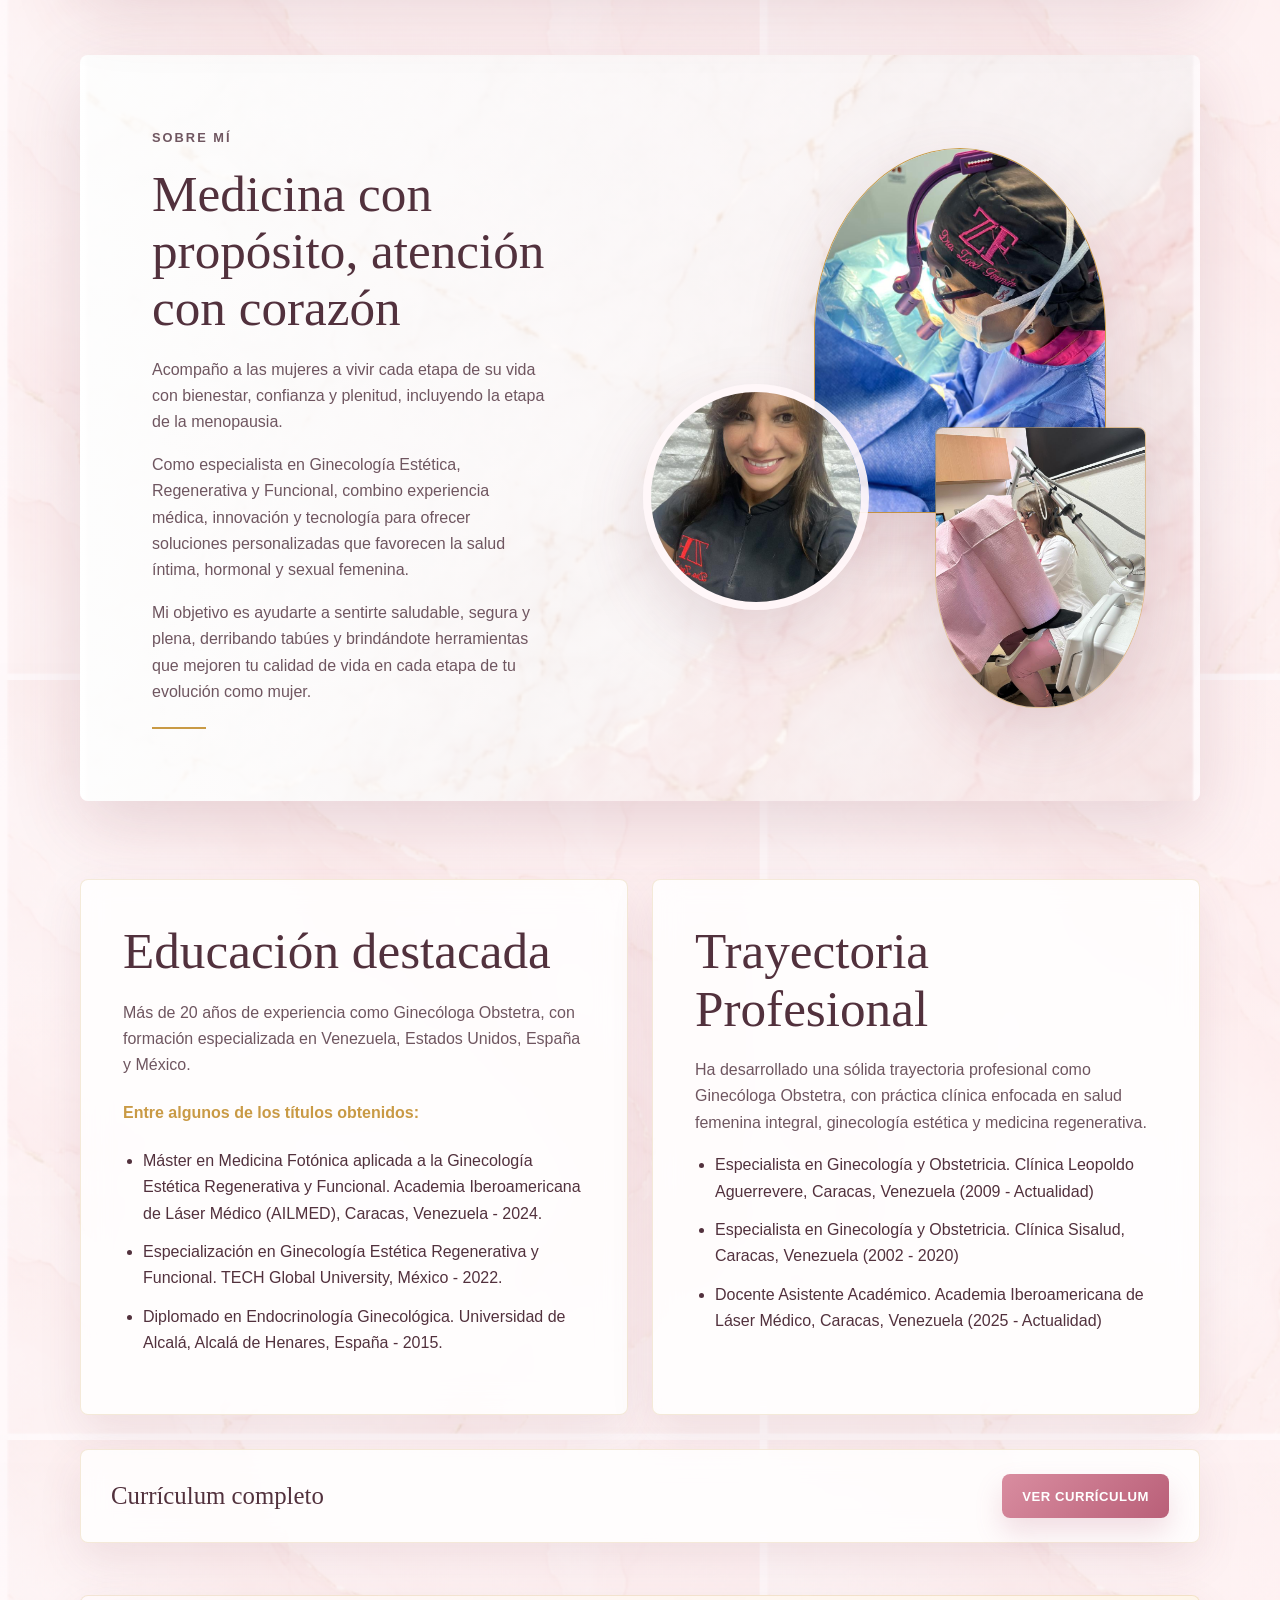
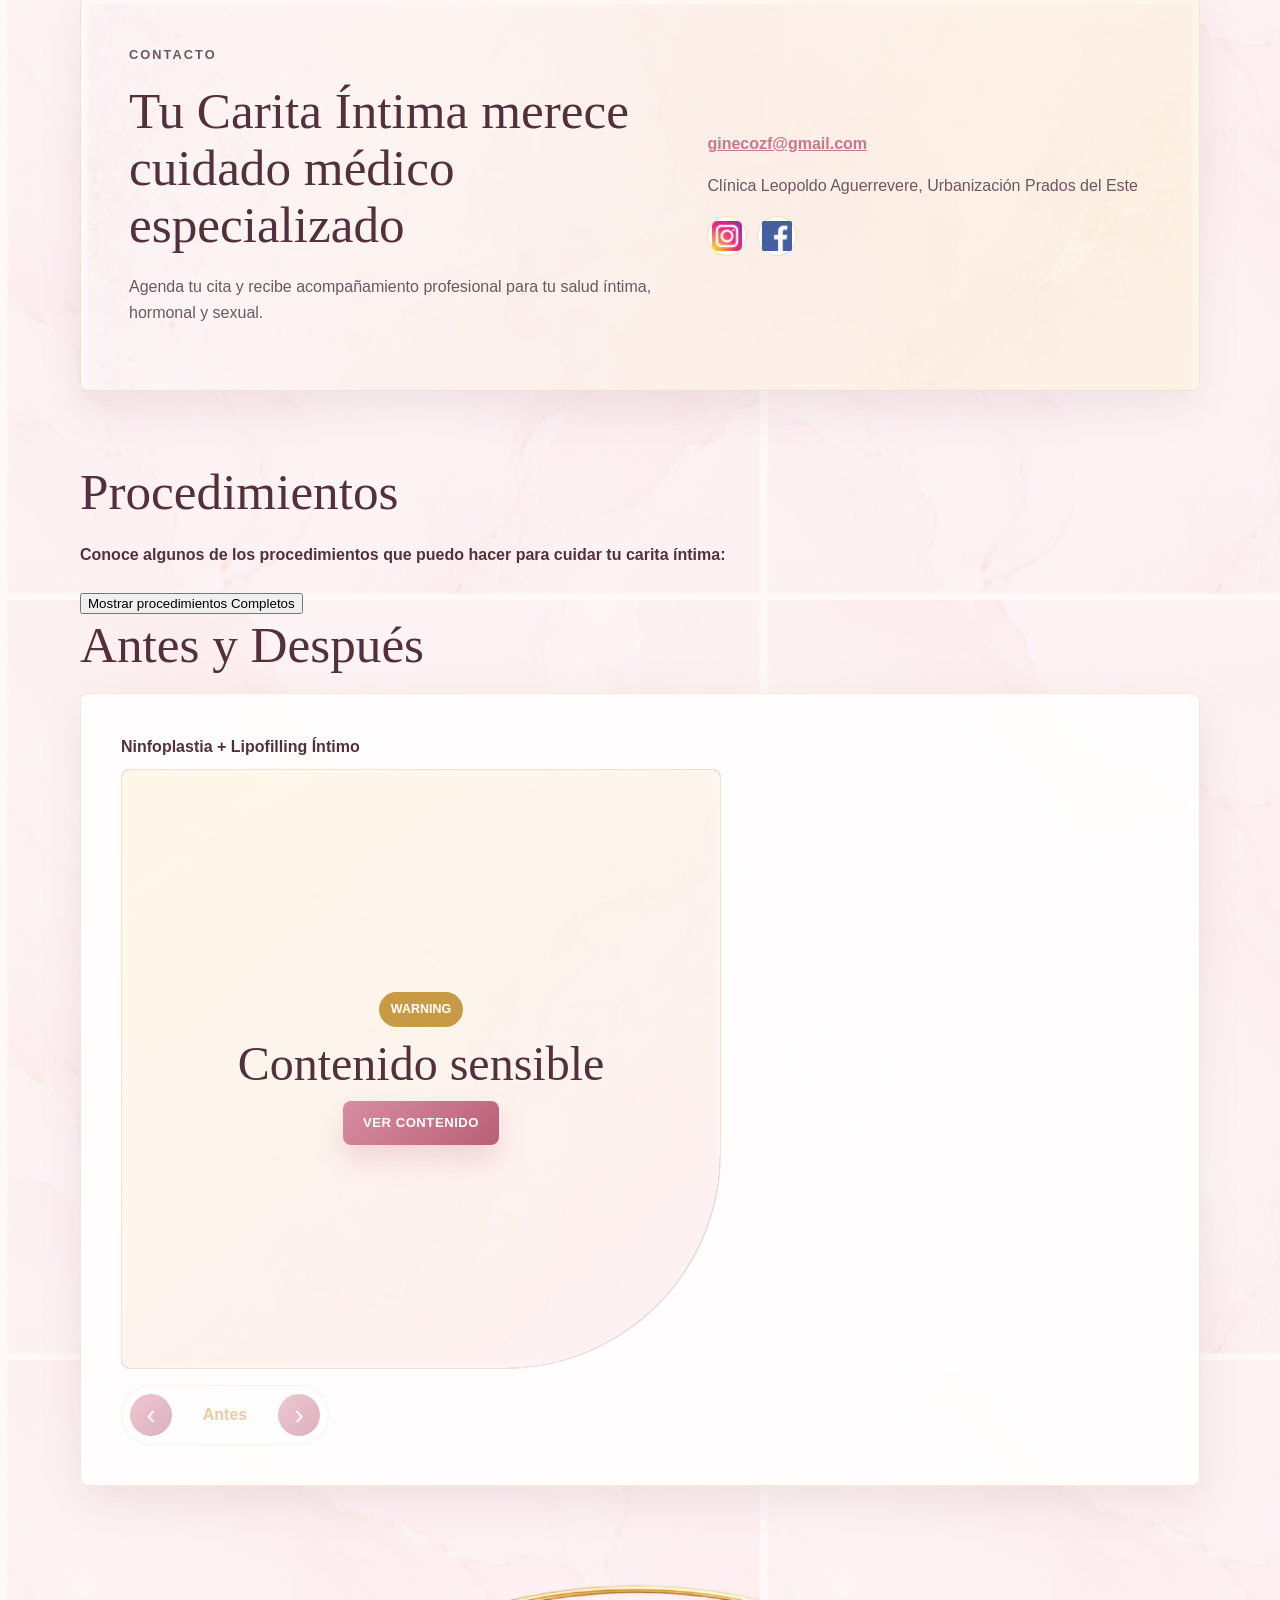
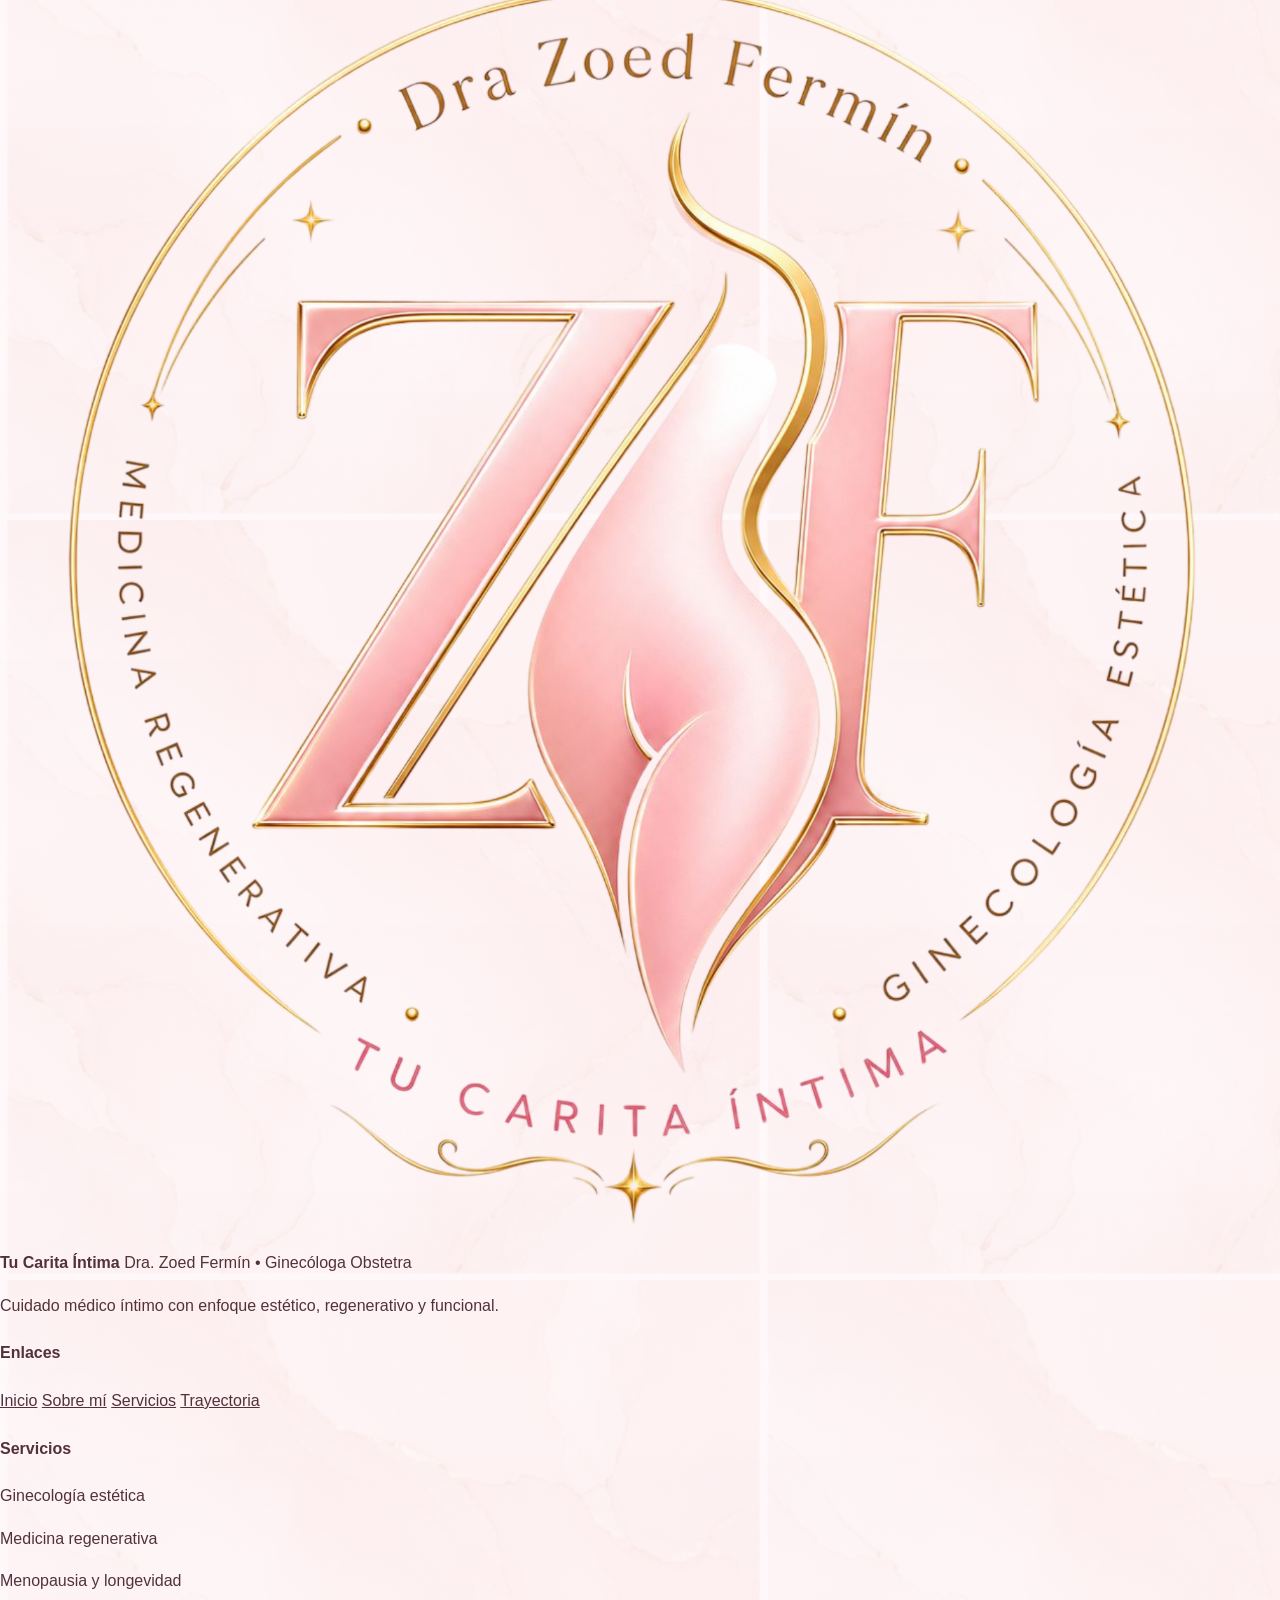
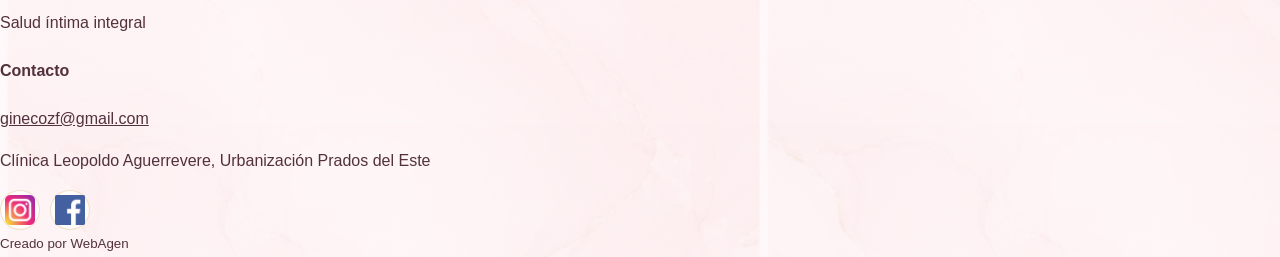
==== commit 53951932: "Fix formatting issues in index.html" ====
--- a/index.html
+++ b/index.html
@@ -266,3 +266,4 @@
     </script>
 </body>
 </html>
+
--- a/style.css
+++ b/style.css
@@ -60,13 +60,15 @@
 }
 
 .brand-mark {
+    display: grid;
     width: 54px;
     height: 54px;
+    place-items: center;
     border: 1px solid var(--gold);
     border-radius: 50%;
-    background: rgba(255, 255, 255, 0.8);
-    object-fit: contain;
-    padding: 4px;
+    color: var(--gold);
+    font-family: "Aptos Display", "Segoe UI", sans-serif;
+    font-weight: 800;
 }
 
 .brand strong,
@@ -80,7 +82,6 @@
     color: var(--ink);
     font-family: Georgia, "Times New Roman", serif;
     font-size: 1.08rem;
-    font-style: italic;
     font-weight: 500;
     letter-spacing: 0.06em;
 }
@@ -125,7 +126,6 @@
 
 .nav-cta,
 .email-button,
-.instagram-button,
 .curriculum button,
 .reveal-sensitive {
     display: inline-flex;
@@ -150,7 +150,6 @@
 
 .nav-cta:hover,
 .email-button:hover,
-.instagram-button:hover,
 .curriculum button:hover,
 .reveal-sensitive:hover {
     transform: translateY(-2px);
@@ -232,11 +231,6 @@
     cursor: pointer;
 }
 
-.instagram-button {
-    gap: 8px;
-    background: linear-gradient(135deg, #d98da0, #b95f78);
-}
-
 .dropdownwhats {
     display: none;
     position: absolute;
@@ -303,21 +297,6 @@
     object-fit: cover;
     object-position: center 28%;
     box-shadow: var(--shadow);
-}
-
-.hero-photo .hero-logo {
-    position: absolute;
-    top: -18px;
-    left: -22px;
-    z-index: 3;
-    width: 132px;
-    height: 132px;
-    padding: 12px;
-    border: 1px solid rgba(201, 154, 69, 0.62);
-    border-radius: 50%;
-    background: rgba(255, 255, 255, 0.86);
-    object-fit: contain;
-    box-shadow: 0 18px 44px rgba(116, 59, 77, 0.22);
 }
 
 .photo-badge {
@@ -466,7 +445,7 @@
 .collage-orb {
     top: 42%;
     left: 0;
-    width: 36%;
+    width: 45%;
     aspect-ratio: 1;
     border: 8px solid rgba(255, 247, 249, 0.92);
     border-radius: 50%;
@@ -707,103 +686,6 @@
     text-align: center;
 }
 
-.site-footer {
-    padding: 46px clamp(24px, 6vw, 78px) 22px;
-    border-top: 1px solid rgba(201, 154, 69, 0.22);
-    background:
-        linear-gradient(rgba(255, 247, 249, 0.88), rgba(255, 247, 249, 0.9)),
-        url("marble-rose-gold-5.png");
-    background-size: cover;
-}
-
-.footer-main {
-    display: grid;
-    grid-template-columns: minmax(260px, 1.25fr) repeat(3, minmax(160px, 0.7fr));
-    gap: 34px;
-    align-items: start;
-}
-
-.footer-brand {
-    display: flex;
-    gap: 14px;
-    align-items: flex-start;
-}
-
-.footer-brand img {
-    width: 82px;
-    height: 82px;
-    padding: 5px;
-    border: 1px solid var(--gold);
-    border-radius: 50%;
-    background: rgba(255, 255, 255, 0.78);
-    object-fit: contain;
-}
-
-.footer-brand strong,
-.footer-brand span {
-    display: block;
-}
-
-.footer-brand strong {
-    color: var(--ink);
-    font-family: Georgia, "Times New Roman", serif;
-    font-size: 1.2rem;
-    font-style: italic;
-    font-weight: 500;
-}
-
-.footer-brand span,
-.footer-info p {
-    margin: 0;
-    color: #6f5660;
-}
-
-.footer-brand p {
-    max-width: 270px;
-    margin: 10px 0 0;
-    color: #6f5660;
-}
-
-.site-footer h4 {
-    margin: 0 0 14px;
-    color: var(--rose);
-    font-size: 0.82rem;
-    font-weight: 900;
-    letter-spacing: 0.12em;
-    text-transform: uppercase;
-}
-
-.site-footer a {
-    display: block;
-    margin-bottom: 8px;
-    color: var(--ink);
-    text-decoration: none;
-}
-
-.site-footer p {
-    margin: 0 0 8px;
-}
-
-.footer-info a {
-    color: var(--rose);
-    font-weight: 800;
-}
-
-.footer-bottom {
-    display: flex;
-    justify-content: center;
-    margin-top: 34px;
-    padding-top: 18px;
-    border-top: 1px solid rgba(201, 154, 69, 0.2);
-}
-
-.footer-bottom small {
-    color: var(--gold);
-    font-weight: 900;
-    letter-spacing: 0.08em;
-    text-transform: uppercase;
-}
-
 @media (max-width: 980px) {
     .main-nav {
         display: none;
@@ -861,19 +743,7 @@
     .whatsdropdown,
     .whatsapp,
     .email-button,
-    .instagram-button,
     .curriculum button {
         width: 100%;
     }
-
-    .hero-photo .hero-logo {
-        width: 96px;
-        height: 96px;
-        top: -10px;
-        left: -8px;
-    }
-
-    .footer-main {
-        grid-template-columns: 1fr;
-    }
-}
+}
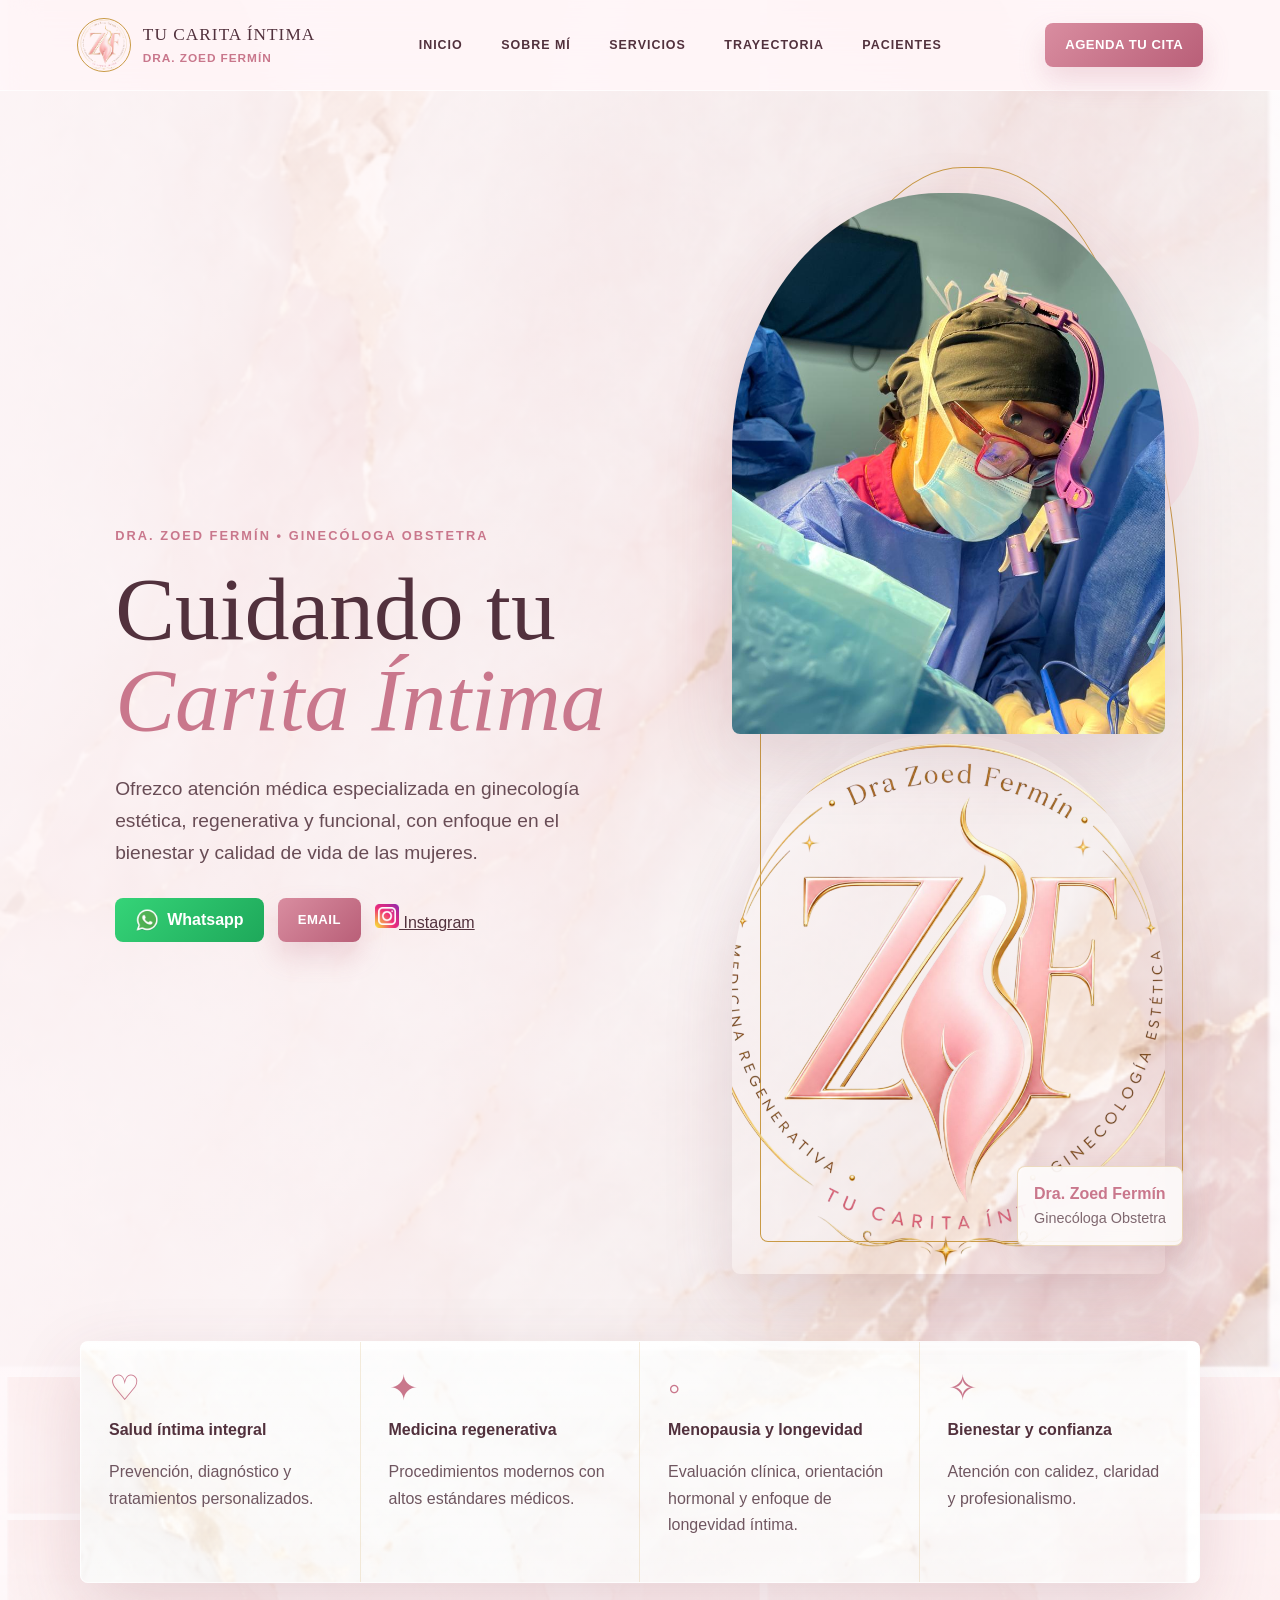
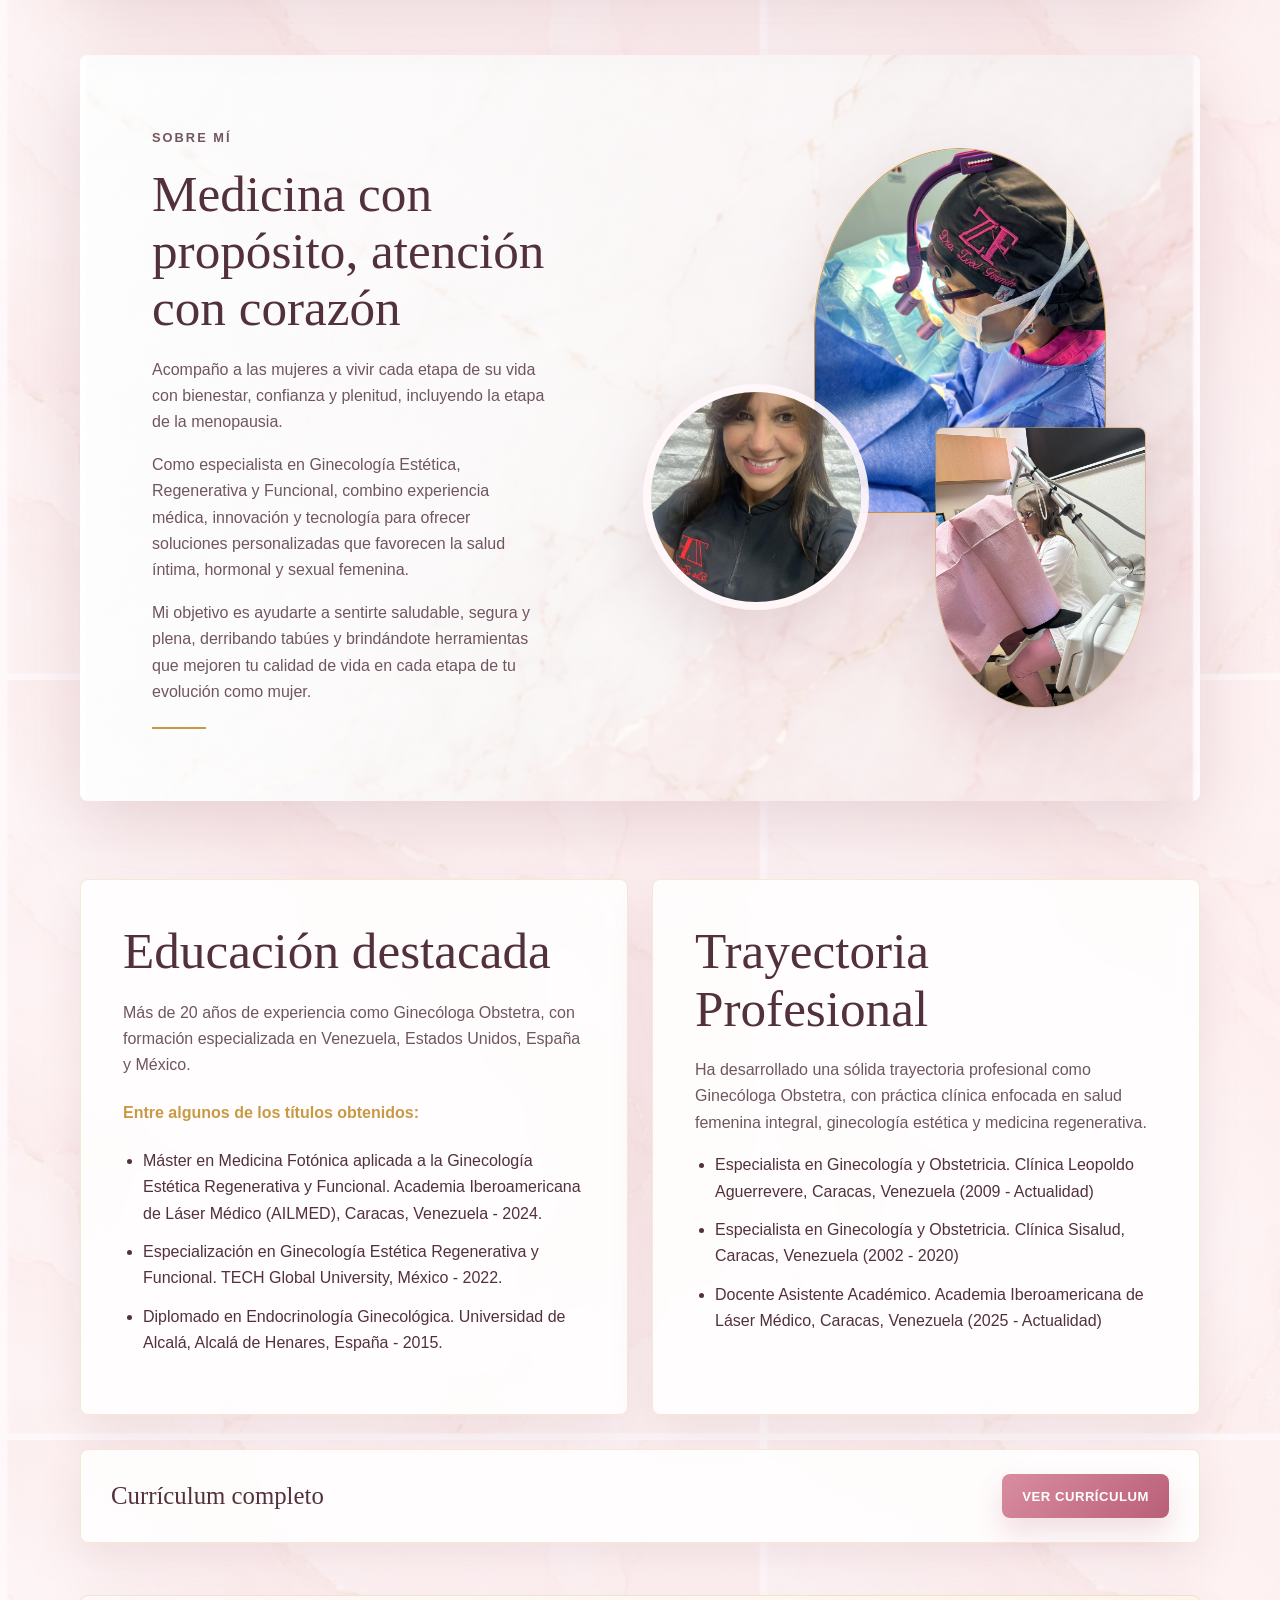
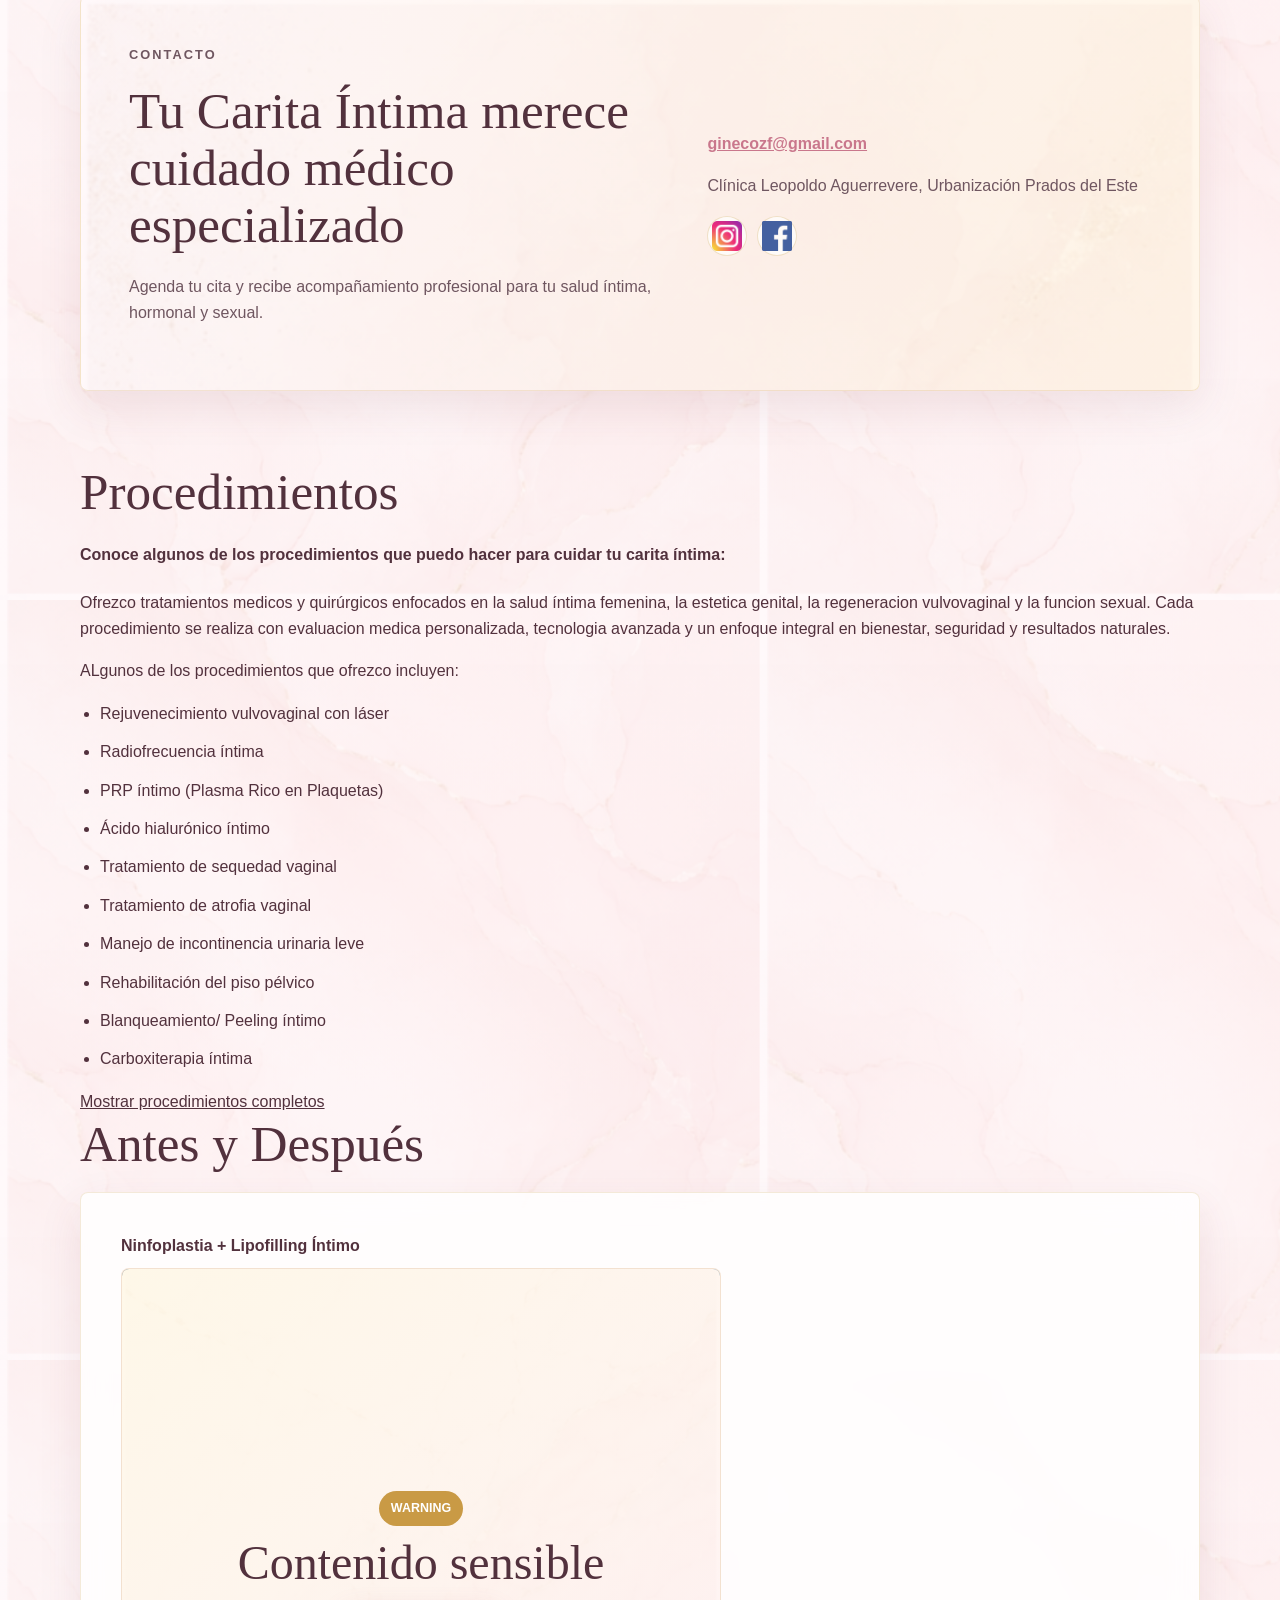
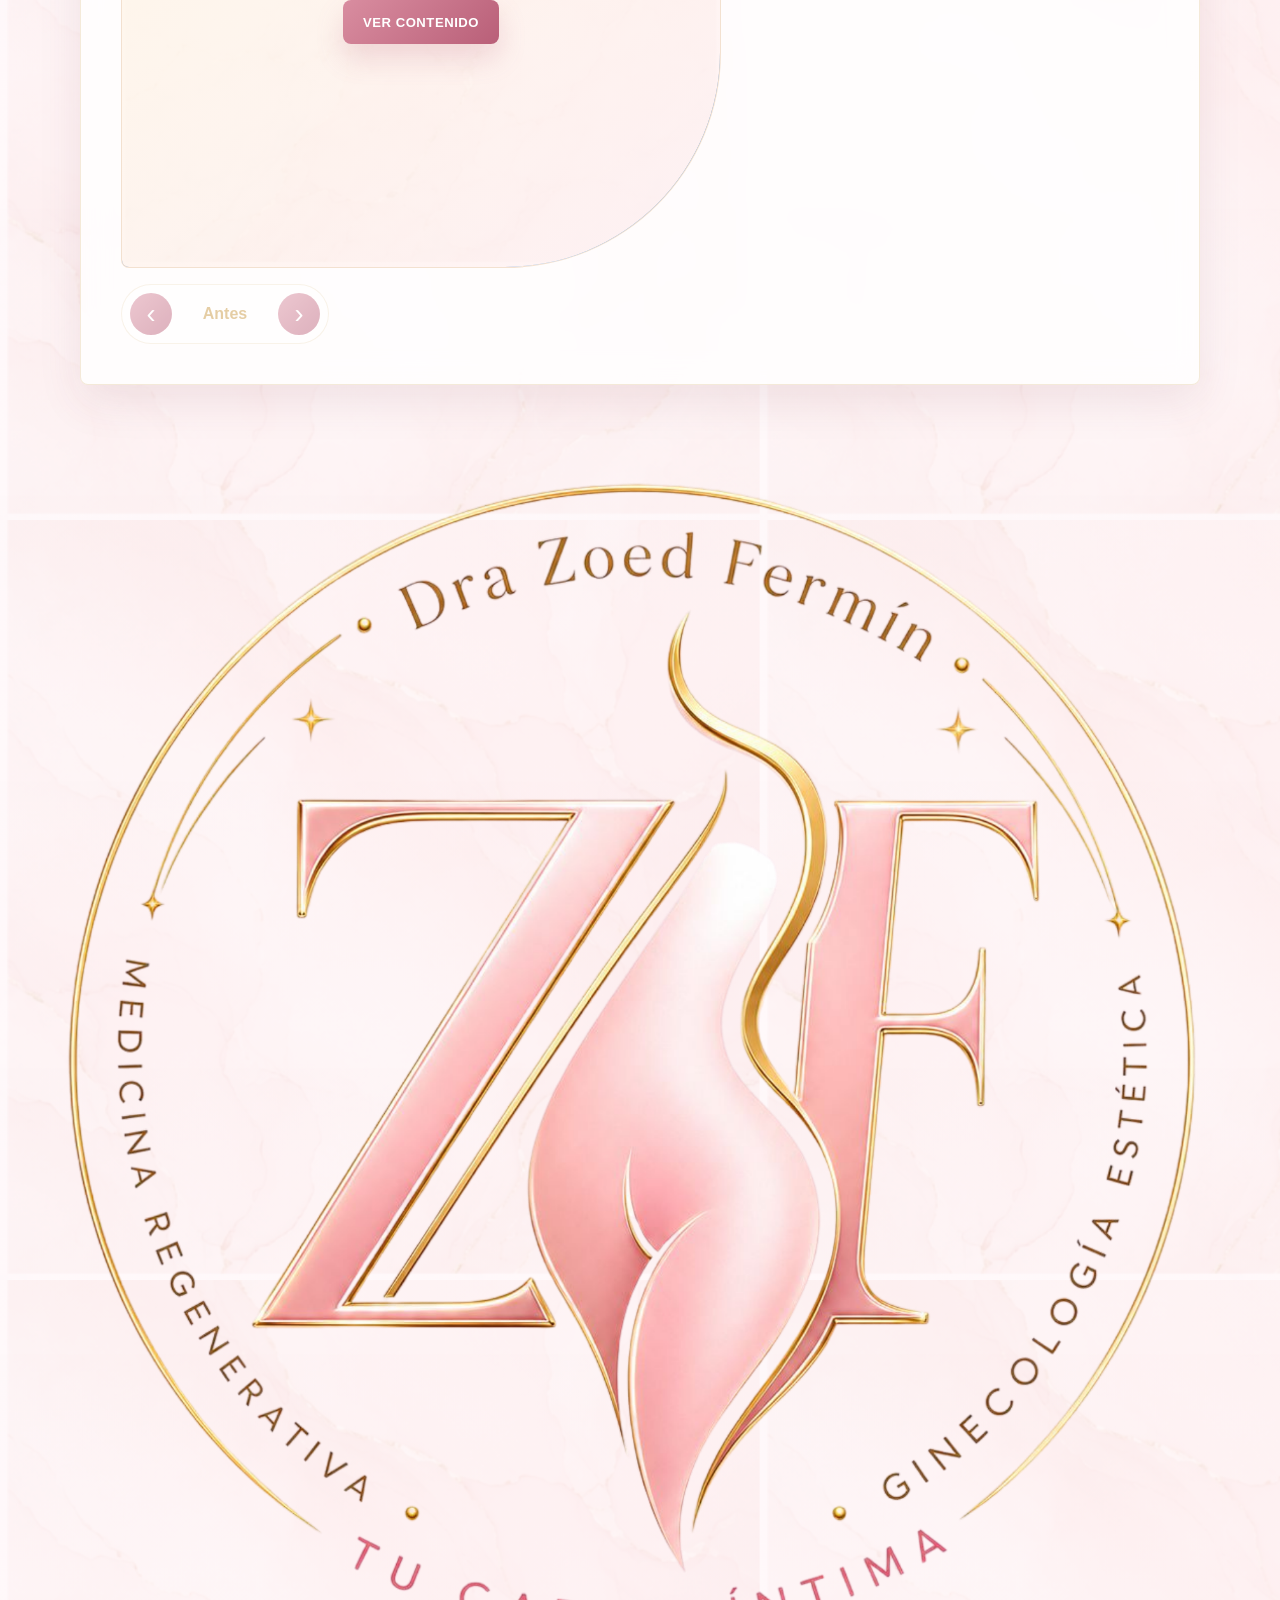
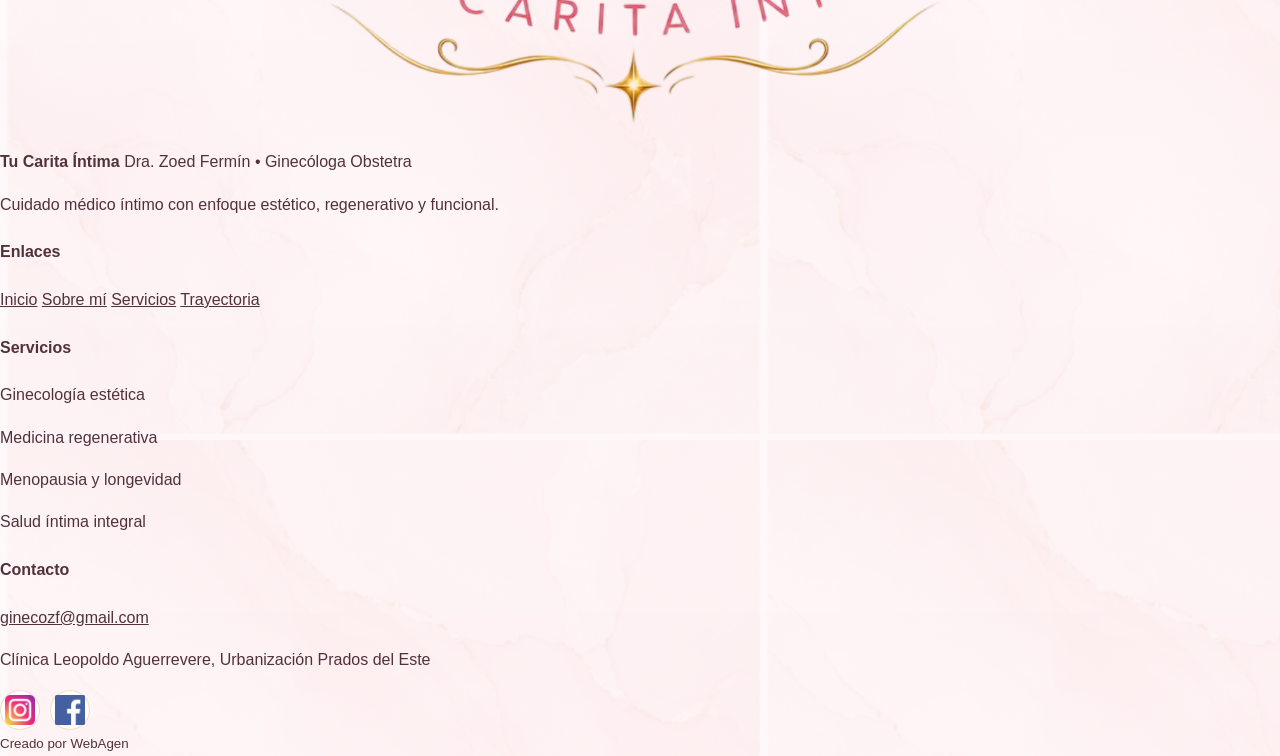
==== commit c2051749: "Update stylesheet version and add procedure details Updated stylesheet version and added detailed de" ====
--- a/index.html
+++ b/index.html
@@ -4,7 +4,7 @@
     <meta charset="UTF-8">
     <title>Zoed Fermín: Tu Carita Íntima</title>
     <link rel="icon" type="image/png" href="/favicon.png">
-    <link rel="stylesheet" href="style.css?v=11">
+    <link rel="stylesheet" href="style.css?v=16">
 </head>
 <body>
     <header class="site-header">
@@ -150,10 +150,21 @@
 
             <h2>Procedimientos</h2>
             <h4>Conoce algunos de los procedimientos que puedo hacer para cuidar tu carita íntima:</h4>
-            <ul class="procedimientos-list">
-
+            <p>Ofrezco tratamientos medicos y quirúrgicos enfocados en la salud íntima femenina, la estetica genital, la regeneracion vulvovaginal y la funcion sexual. Cada procedimiento se realiza con evaluacion medica personalizada, tecnologia avanzada y un enfoque integral en bienestar, seguridad y resultados naturales.</p>
+            <p>ALgunos de los procedimientos que ofrezco incluyen:</p>
+            <ul>
+                <li>Rejuvenecimiento vulvovaginal con láser</li>
+                <li>Radiofrecuencia íntima</li>
+                <li>PRP íntimo (Plasma Rico en Plaquetas)</li>
+                <li>Ácido hialurónico íntimo</li>
+                <li>Tratamiento de sequedad vaginal</li>
+                <li>Tratamiento de atrofia vaginal</li>
+                <li>Manejo de incontinencia urinaria leve</li>
+                <li>Rehabilitación del piso pélvico</li>
+                <li>Blanqueamiento/ Peeling íntimo</li>
+                <li>Carboxiterapia íntima</li>
             </ul>
-            <button class="procedimientos-toggle" type="button" aria-expanded="false" aria-controls="procedimientos-grid">Mostrar procedimientos Completos</button>
+            <a class="procedimientos-toggle" href="procedimientos.html">Mostrar procedimientos completos</a>
             <h2>Antes y Después</h2>
             <div class="procedimientos-grid">
                 <div class="Ninfoplastia">
--- a/style.css
+++ b/style.css
@@ -747,3 +747,4 @@
         width: 100%;
     }
 }
+
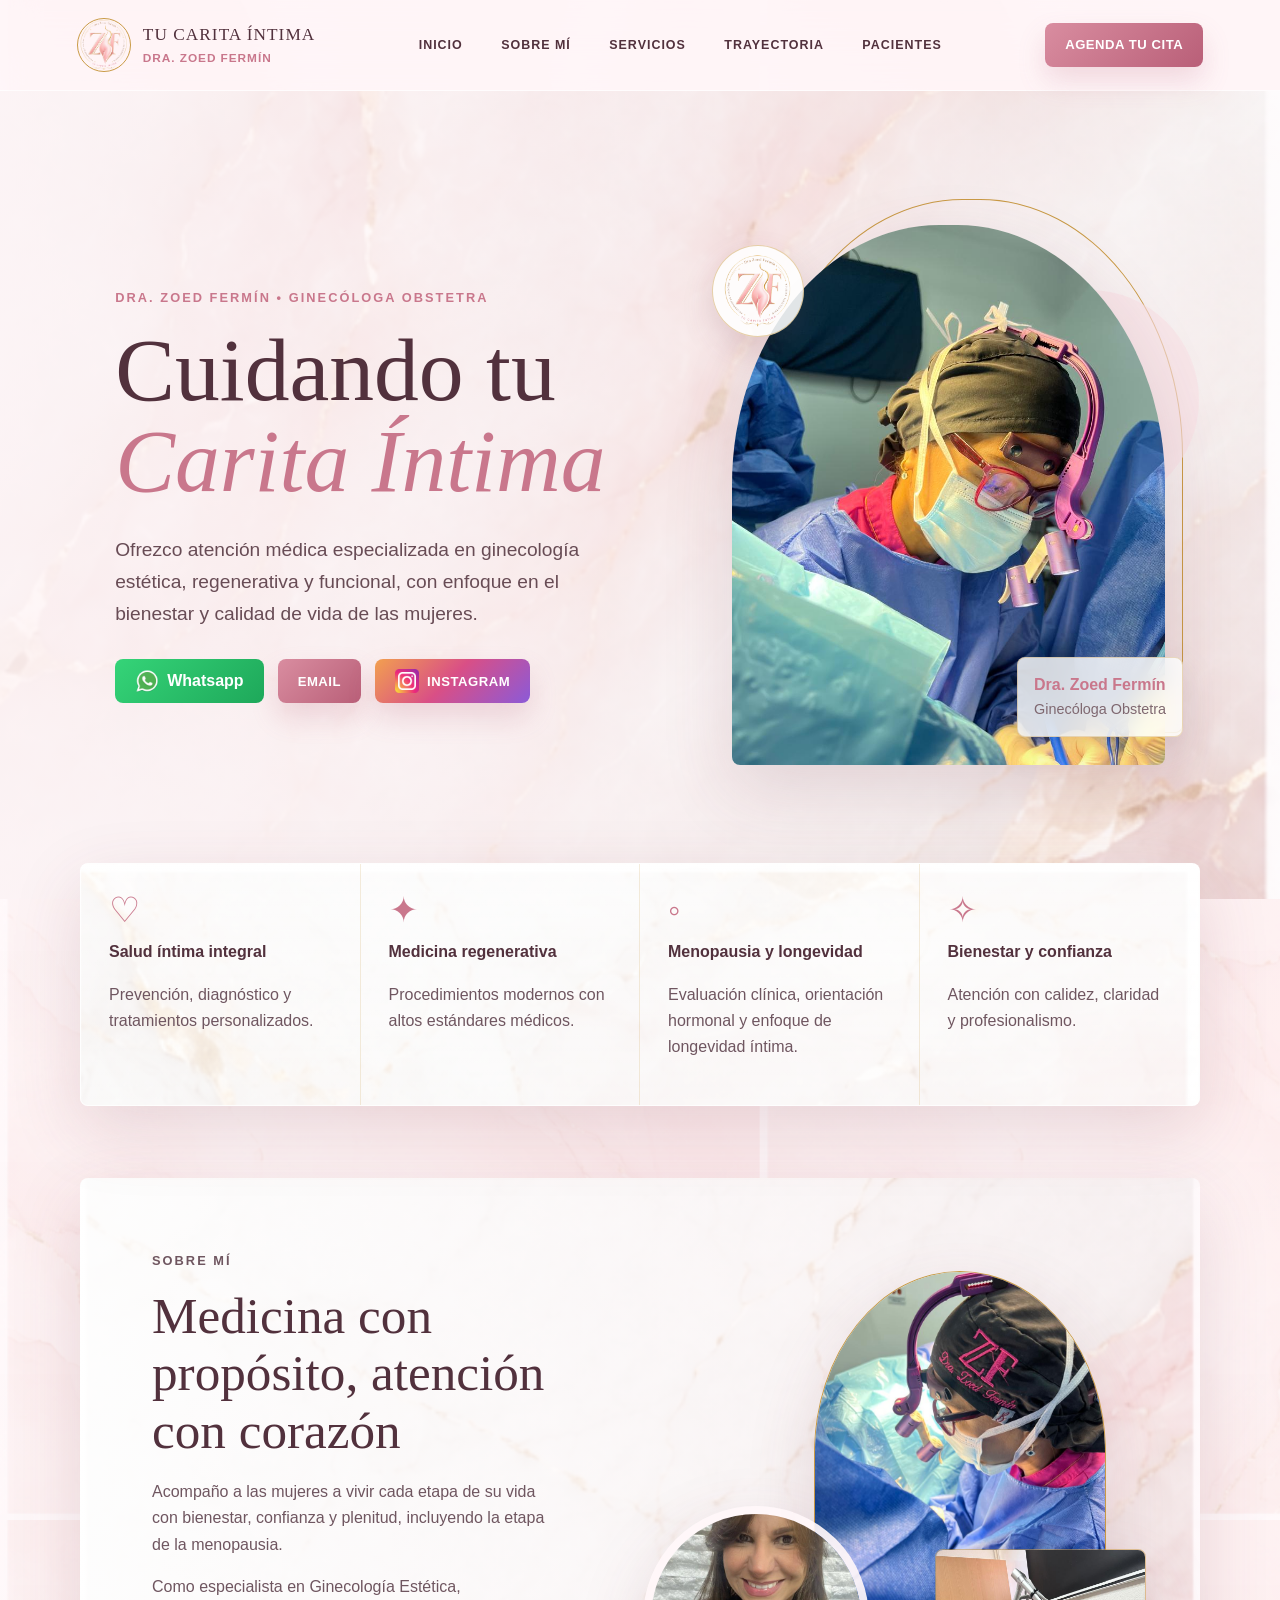
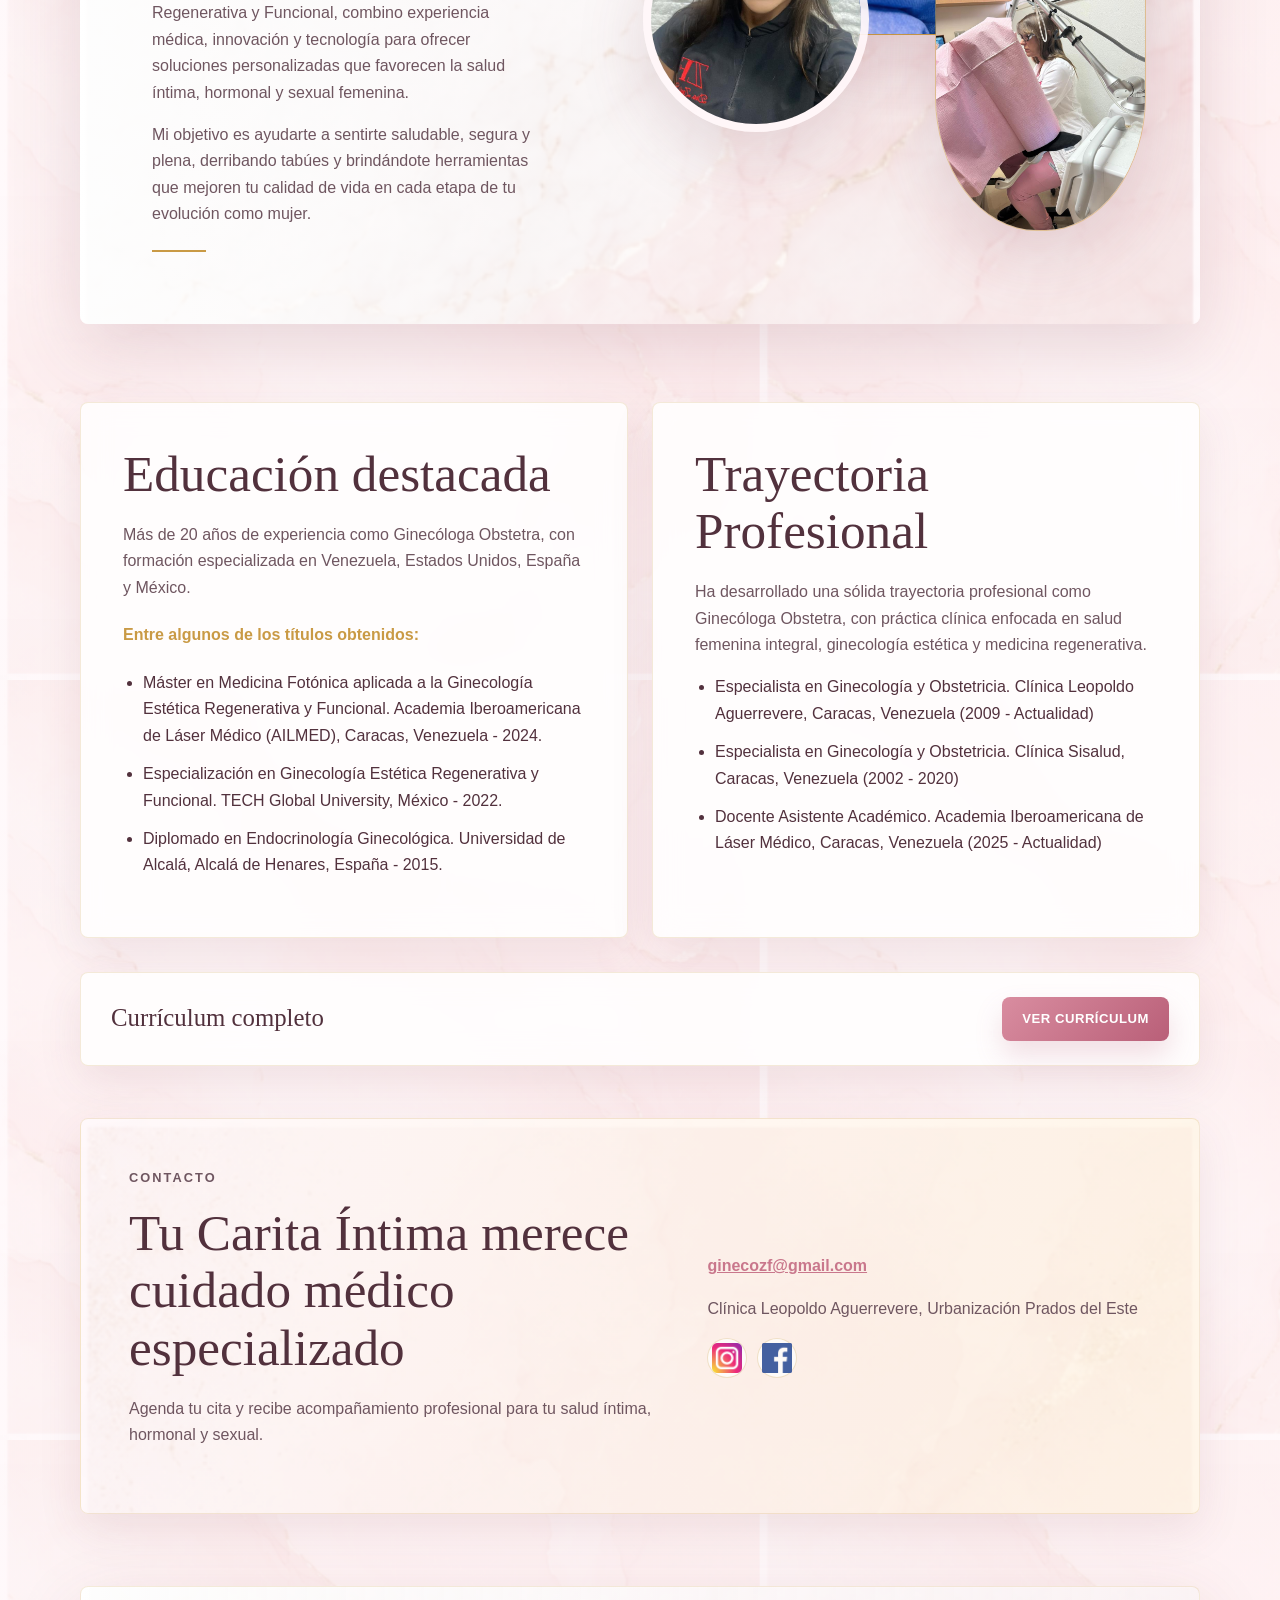
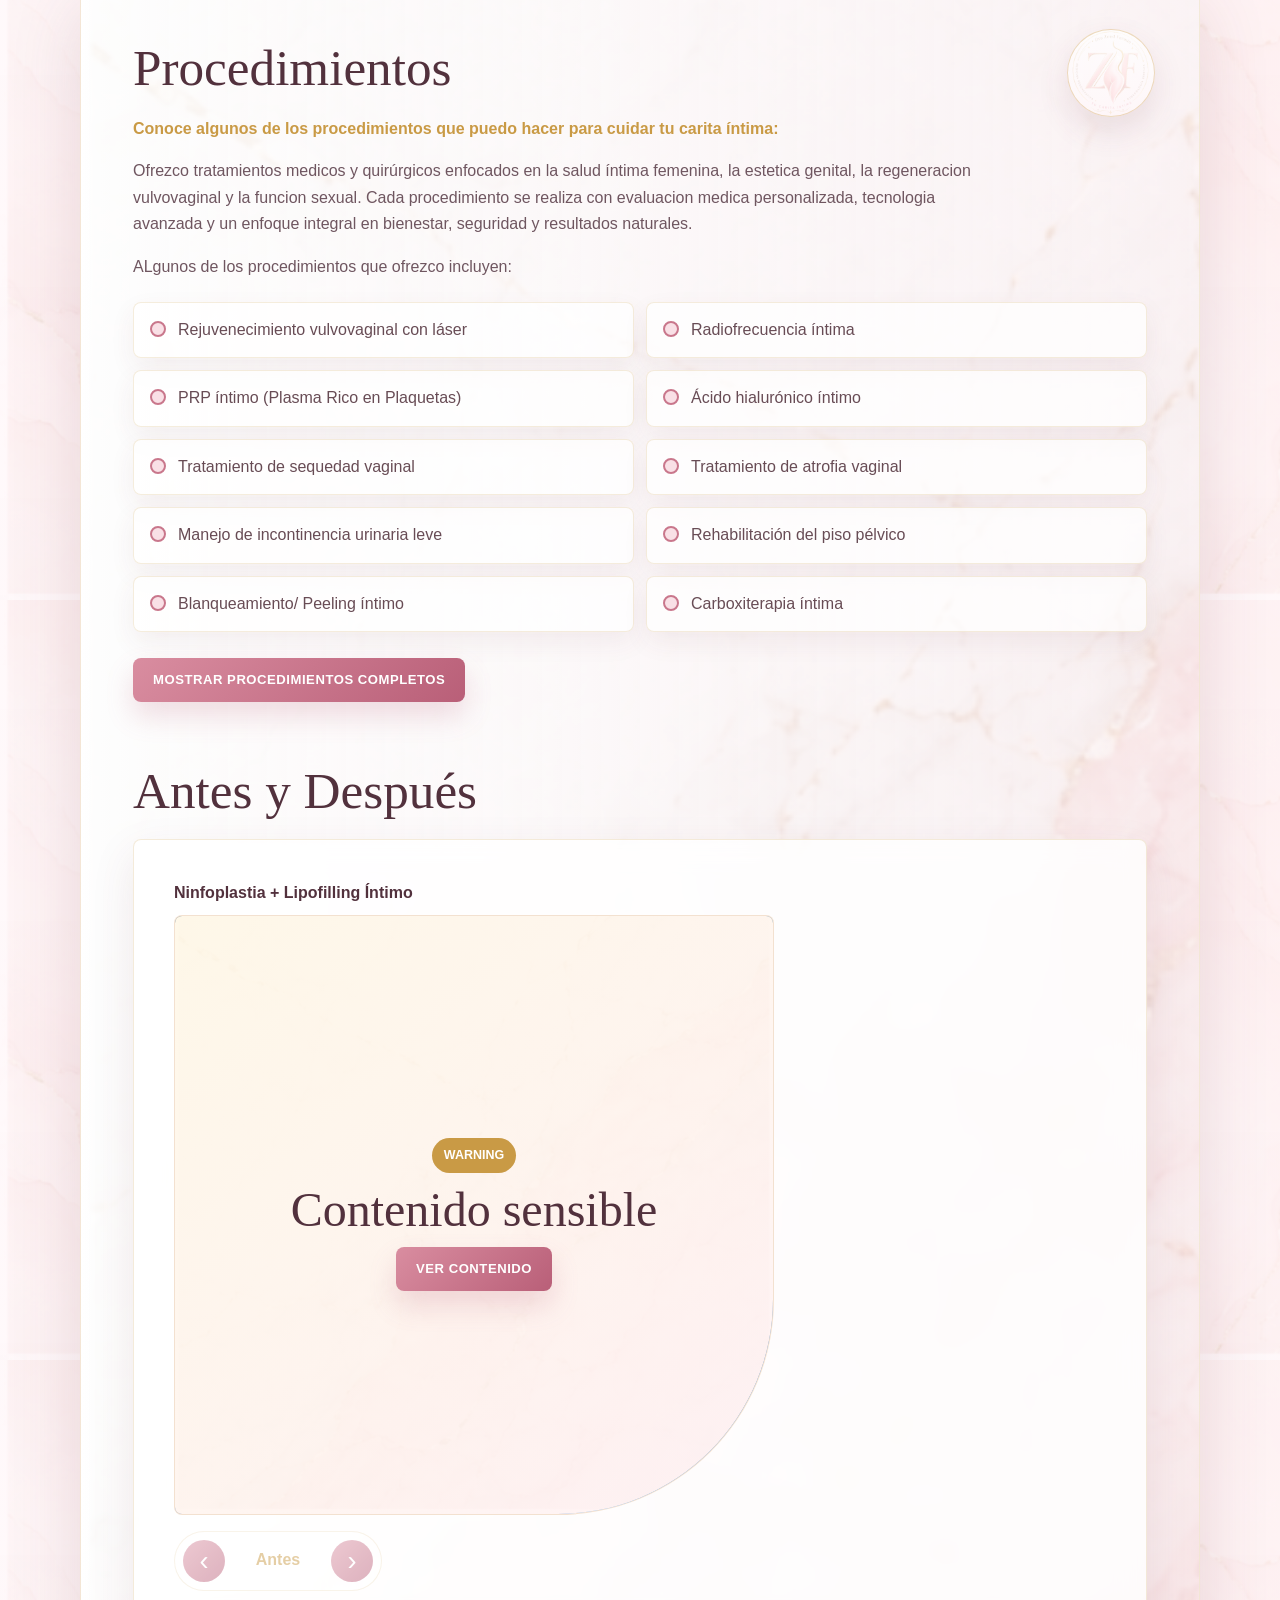
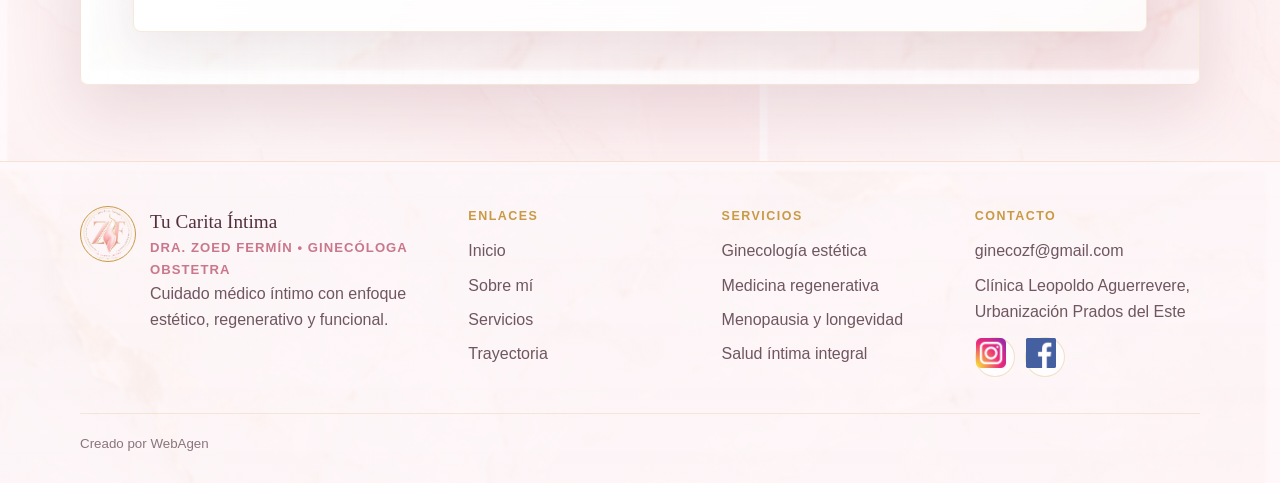
==== commit 30d68fda: "Update WhatsApp contact links with new numbers" ====
--- a/index.html
+++ b/index.html
@@ -37,8 +37,8 @@
                         Whatsapp
                     </button>
                     <div class="dropdownwhats">
-                        <a href="https://wa.me/584122345678" target="_blank">Número venezolano</a>
-                        <a href="https://wa.me/34123456789" target="_blank">Número americano</a>
+                        <a href="https://wa.me/584142450988?text=Hola%20Dra.%20Zoed,%20me%20gustaría%20agendar%20una%20cita." target="_blank">Número venezolano</a>
+                        <a href="https://wa.me/17864123656?text=Hola%20Dra.%20Zoed,%20me%20gustaría%20agendar%20una%20cita." target="_blank">Número americano</a>
                     </div>
                 </div>
                 <a class="email-button" href="https://mail.google.com/mail/?view=cm&fs=1&to=ginecozf@gmail.com" target="_blank">Email</a>
--- a/style.css
+++ b/style.css
@@ -69,6 +69,7 @@
     color: var(--gold);
     font-family: "Aptos Display", "Segoe UI", sans-serif;
     font-weight: 800;
+    object-fit: cover;
 }
 
 .brand strong,
@@ -126,8 +127,11 @@
 
 .nav-cta,
 .email-button,
+.instagram-button,
 .curriculum button,
-.reveal-sensitive {
+.reveal-sensitive,
+.procedimientos-toggle,
+.procedimientos-back {
     display: inline-flex;
     min-height: 44px;
     align-items: center;
@@ -150,8 +154,11 @@
 
 .nav-cta:hover,
 .email-button:hover,
+.instagram-button:hover,
 .curriculum button:hover,
-.reveal-sensitive:hover {
+.reveal-sensitive:hover,
+.procedimientos-toggle:hover,
+.procedimientos-back:hover {
     transform: translateY(-2px);
     box-shadow: 0 18px 34px rgba(185, 95, 120, 0.28);
 }
@@ -260,6 +267,16 @@
 .whatsdropdown:hover .dropdownwhats,
 .whatsdropdown:focus-within .dropdownwhats {
     display: block;
+}
+
+.instagram-button {
+    gap: 8px;
+    background: linear-gradient(135deg, #f2a04f, #d94f86 48%, #8b5ad8);
+}
+
+.instagram-button img {
+    width: 24px;
+    height: 24px;
 }
 
 .hero-photo {
@@ -297,6 +314,23 @@
     object-fit: cover;
     object-position: center 28%;
     box-shadow: var(--shadow);
+}
+
+.hero-photo .hero-logo {
+    position: absolute;
+    top: 20px;
+    left: -20px;
+    z-index: 3;
+    width: 92px;
+    height: 92px;
+    aspect-ratio: 1;
+    padding: 8px;
+    border: 1px solid rgba(201, 154, 69, 0.46);
+    border-radius: 50%;
+    background: rgba(255, 255, 255, 0.88);
+    object-fit: cover;
+    object-position: center;
+    box-shadow: 0 14px 32px rgba(116, 59, 77, 0.16);
 }
 
 .photo-badge {
@@ -549,7 +583,93 @@
 }
 
 .procedimientos {
+    position: relative;
+    overflow: hidden;
     margin-top: 0;
+    padding: clamp(28px, 5vw, 52px);
+    border: 1px solid rgba(201, 154, 69, 0.2);
+    border-radius: 8px;
+    background:
+        linear-gradient(90deg, rgba(255, 255, 255, 0.9), rgba(255, 245, 248, 0.68)),
+        url("marble-rose-gold-2.png");
+    background-size: cover;
+    box-shadow: var(--shadow);
+}
+
+.procedimientos::before {
+    content: "";
+    position: absolute;
+    right: clamp(18px, 4vw, 44px);
+    top: clamp(20px, 4vw, 42px);
+    width: 86px;
+    height: 86px;
+    border: 1px solid rgba(201, 154, 69, 0.34);
+    border-radius: 50%;
+    background:
+        linear-gradient(rgba(255, 255, 255, 0.76), rgba(255, 247, 249, 0.76)),
+        url("zoedlogo.png");
+    background-size: cover;
+    background-position: center;
+    box-shadow: 0 14px 32px rgba(116, 59, 77, 0.12);
+}
+
+.procedimientos > * {
+    position: relative;
+    z-index: 1;
+}
+
+.procedimientos > p {
+    max-width: 850px;
+    color: #6f5660;
+}
+
+.procedimientos h4 {
+    max-width: 760px;
+    margin: 0 0 16px;
+    color: var(--gold);
+    font-size: 1rem;
+}
+
+.procedimientos ul {
+    display: grid;
+    grid-template-columns: repeat(2, minmax(0, 1fr));
+    gap: 12px;
+    margin: 22px 0 8px;
+    padding: 0;
+    list-style: none;
+}
+
+.procedimientos li {
+    position: relative;
+    min-height: 56px;
+    margin: 0;
+    padding: 14px 16px 14px 44px;
+    border: 1px solid rgba(201, 154, 69, 0.18);
+    border-radius: 8px;
+    color: #684c55;
+    background: rgba(255, 255, 255, 0.72);
+    box-shadow: 0 10px 26px rgba(116, 59, 77, 0.07);
+}
+
+.procedimientos li::before {
+    content: "";
+    position: absolute;
+    top: 18px;
+    left: 16px;
+    width: 12px;
+    height: 12px;
+    border: 2px solid var(--rose);
+    border-radius: 50%;
+    background: var(--rose-soft);
+}
+
+.procedimientos-toggle {
+    width: fit-content;
+    margin: 18px 0 44px;
+}
+
+.procedimientos > h2:nth-of-type(2) {
+    margin-top: 16px;
 }
 
 .procedimientos-grid {
@@ -686,6 +806,328 @@
     text-align: center;
 }
 
+.site-footer {
+    border-top: 1px solid rgba(201, 154, 69, 0.2);
+    background:
+        linear-gradient(rgba(255, 247, 249, 0.9), rgba(255, 247, 249, 0.92)),
+        url("marble-rose-gold-4.png");
+    background-size: cover;
+}
+
+.footer-main {
+    display: grid;
+    grid-template-columns: minmax(280px, 1.6fr) repeat(3, minmax(160px, 1fr));
+    gap: 28px;
+    width: min(1120px, calc(100% - 48px));
+    margin: 0 auto;
+    padding: 44px 0 28px;
+}
+
+.footer-main h4 {
+    margin: 0 0 12px;
+    color: var(--gold);
+    font-size: 0.78rem;
+    letter-spacing: 0.12em;
+    text-transform: uppercase;
+}
+
+.footer-main a,
+.footer-main p {
+    display: block;
+    margin: 0 0 8px;
+    color: #6f5660;
+    text-decoration: none;
+}
+
+.footer-brand {
+    display: flex;
+    gap: 14px;
+    align-items: flex-start;
+}
+
+.footer-brand img {
+    width: 56px;
+    height: 56px;
+    border: 1px solid var(--gold);
+    border-radius: 50%;
+    object-fit: cover;
+}
+
+.footer-brand strong,
+.footer-brand span {
+    display: block;
+}
+
+.footer-brand strong {
+    font-family: Georgia, "Times New Roman", serif;
+    font-size: 1.2rem;
+    font-weight: 500;
+}
+
+.footer-brand span {
+    color: var(--rose);
+    font-size: 0.82rem;
+    font-weight: 800;
+    letter-spacing: 0.08em;
+    text-transform: uppercase;
+}
+
+.footer-bottom {
+    width: min(1120px, calc(100% - 48px));
+    margin: 0 auto;
+    padding: 16px 0 26px;
+    border-top: 1px solid rgba(201, 154, 69, 0.18);
+    color: #8b747c;
+}
+
+.procedimientos-page {
+    padding-top: 42px;
+}
+
+.procedimientos-hero,
+.procedimientos-section {
+    border: 1px solid rgba(201, 154, 69, 0.2);
+    border-radius: 8px;
+    box-shadow: var(--shadow);
+}
+
+.procedimientos-hero {
+    display: grid;
+    min-height: 430px;
+    align-items: center;
+    margin-bottom: 34px;
+    padding: clamp(34px, 7vw, 78px);
+    background:
+        linear-gradient(90deg, rgba(255, 247, 249, 0.9), rgba(255, 244, 229, 0.58)),
+        url("marble-rose-gold-1.png");
+    background-size: cover;
+    background-position: center;
+}
+
+.procedimientos-hero h1 {
+    max-width: 780px;
+    margin: 0;
+    color: var(--ink);
+    font-family: Georgia, "Times New Roman", serif;
+    font-size: clamp(3.2rem, 8vw, 6.6rem);
+    font-weight: 500;
+    line-height: 1;
+}
+
+.procedimientos-hero p:not(.eyebrow) {
+    max-width: 620px;
+    margin: 24px 0 28px;
+    color: #684c55;
+    font-size: clamp(1rem, 1.7vw, 1.18rem);
+}
+
+.procedimientos-search {
+    margin-bottom: 34px;
+    padding: clamp(22px, 4vw, 34px);
+    border: 1px solid rgba(201, 154, 69, 0.2);
+    border-radius: 8px;
+    background:
+        linear-gradient(rgba(255, 255, 255, 0.86), rgba(255, 245, 248, 0.74)),
+        url("marble-rose-gold-4.png");
+    background-size: cover;
+    box-shadow: 0 16px 44px rgba(116, 59, 77, 0.1);
+    backdrop-filter: blur(14px);
+}
+
+.procedimientos-search label {
+    display: block;
+    margin-bottom: 12px;
+    color: var(--rose);
+    font-size: 0.8rem;
+    font-weight: 800;
+    letter-spacing: 0.16em;
+    text-transform: uppercase;
+}
+
+.procedimientos-search-control {
+    display: flex;
+    gap: 12px;
+    align-items: center;
+}
+
+.procedimientos-search input {
+    width: 100%;
+    min-height: 52px;
+    padding: 0 18px;
+    border: 1px solid rgba(201, 154, 69, 0.34);
+    border-radius: 8px;
+    color: var(--ink);
+    background: rgba(255, 255, 255, 0.84);
+    font: inherit;
+    outline: none;
+}
+
+.procedimientos-search input:focus {
+    border-color: var(--rose);
+    box-shadow: 0 0 0 4px rgba(201, 119, 140, 0.16);
+}
+
+.procedimientos-search-clear {
+    display: inline-flex;
+    min-height: 52px;
+    align-items: center;
+    justify-content: center;
+    padding: 0 18px;
+    border: 1px solid rgba(201, 154, 69, 0.28);
+    border-radius: 8px;
+    color: var(--rose);
+    background: rgba(255, 255, 255, 0.76);
+    font: inherit;
+    font-size: 0.82rem;
+    font-weight: 800;
+    letter-spacing: 0.04em;
+    text-transform: uppercase;
+    cursor: pointer;
+}
+
+.procedimientos-search-status {
+    min-height: 26px;
+    margin: 10px 0 0;
+    color: #6f5660;
+    font-weight: 800;
+}
+
+.procedimientos-section {
+    margin-bottom: 34px;
+    padding: clamp(28px, 5vw, 52px);
+    background:
+        linear-gradient(rgba(255, 255, 255, 0.9), rgba(255, 245, 248, 0.74)),
+        url("marble-rose-gold-2.png");
+    background-size: cover;
+}
+
+.procedimientos-section-alt {
+    background:
+        linear-gradient(rgba(255, 247, 249, 0.86), rgba(255, 244, 229, 0.74)),
+        url("marble-rose-gold-5.png");
+    background-size: cover;
+}
+
+.procedimientosNQ-title,
+.procedimientosQ-title {
+    margin: 0 0 28px;
+    color: var(--ink);
+    font-family: Georgia, "Times New Roman", serif;
+    font-size: clamp(2rem, 4.8vw, 3.6rem);
+    font-weight: 500;
+    line-height: 1.1;
+}
+
+.procedimientos-section-toggle {
+    display: flex;
+    width: 100%;
+    align-items: center;
+    justify-content: space-between;
+    gap: 18px;
+    margin: 0;
+    padding: 0 0 18px;
+    border: none;
+    border-bottom: 1px solid rgba(201, 154, 69, 0.24);
+    color: var(--ink);
+    background: transparent;
+    font-family: Georgia, "Times New Roman", serif;
+    font-size: clamp(2rem, 4.8vw, 3.6rem);
+    font-weight: 500;
+    line-height: 1.1;
+    text-align: left;
+    cursor: pointer;
+}
+
+.procedimientos-section-toggle[aria-expanded="true"] {
+    margin-bottom: 28px;
+}
+
+.toggle-indicator {
+    display: inline-grid;
+    flex: 0 0 44px;
+    width: 44px;
+    height: 44px;
+    place-items: center;
+    border: 1px solid rgba(201, 154, 69, 0.34);
+    border-radius: 50%;
+    color: #ffffff;
+    background: linear-gradient(135deg, #d98da0, #b95f78);
+    box-shadow: 0 10px 24px rgba(185, 95, 120, 0.18);
+    font-family: "Aptos", "Segoe UI", sans-serif;
+    font-size: 1.35rem;
+    font-weight: 800;
+    line-height: 1;
+}
+
+.procedimientos-container {
+    display: grid;
+    grid-template-columns: repeat(3, minmax(0, 1fr));
+    gap: 18px;
+}
+
+.procedimientos-container[hidden],
+.procedimiento-detail[hidden] {
+    display: none;
+}
+
+.procedimiento-item {
+    min-height: 0;
+    padding: 24px;
+    border: 1px solid rgba(201, 154, 69, 0.2);
+    border-radius: 8px;
+    background: rgba(255, 255, 255, 0.78);
+    box-shadow: 0 14px 36px rgba(116, 59, 77, 0.08);
+    backdrop-filter: blur(12px);
+}
+
+.procedimiento-item.is-search-match {
+    border-color: rgba(201, 154, 69, 0.52);
+    background: rgba(255, 255, 255, 0.92);
+    box-shadow: 0 18px 42px rgba(116, 59, 77, 0.13);
+}
+
+.procedimiento-item h3 {
+    margin: 0;
+    color: var(--ink);
+    font-size: 1rem;
+    line-height: 1.3;
+}
+
+.procedimiento-item h3::before {
+    content: none;
+}
+
+.procedimiento-toggle {
+    display: flex;
+    width: 100%;
+    align-items: center;
+    justify-content: space-between;
+    gap: 14px;
+    padding: 0;
+    border: none;
+    color: var(--ink);
+    background: transparent;
+    font: inherit;
+    font-weight: 800;
+    text-align: left;
+    cursor: pointer;
+}
+
+.procedimiento-toggle .toggle-indicator {
+    flex-basis: 34px;
+    width: 34px;
+    height: 34px;
+    font-size: 1rem;
+    box-shadow: none;
+}
+
+.procedimiento-item p {
+    margin: 14px 0 0;
+    padding-top: 14px;
+    border-top: 1px solid rgba(201, 154, 69, 0.18);
+    color: #6f5660;
+}
+
 @media (max-width: 980px) {
     .main-nav {
         display: none;
@@ -702,6 +1144,11 @@
         grid-template-columns: repeat(2, minmax(0, 1fr));
     }
 
+    .procedimientos-container,
+    .footer-main {
+        grid-template-columns: repeat(2, minmax(0, 1fr));
+    }
+
     .image-collage {
         min-height: 500px;
     }
@@ -721,6 +1168,13 @@
         min-height: auto;
     }
 
+    .hero-photo .hero-logo {
+        top: 14px;
+        left: 14px;
+        width: 72px;
+        height: 72px;
+    }
+
     .feature-strip {
         grid-template-columns: 1fr;
     }
@@ -737,14 +1191,50 @@
     .curriculum {
         align-items: flex-start;
         flex-direction: column;
+    }
+
+    .procedimientos::before {
+        width: 66px;
+        height: 66px;
+        opacity: 0.72;
+    }
+
+    .procedimientos ul {
+        grid-template-columns: 1fr;
     }
 
     .hero-actions,
     .whatsdropdown,
     .whatsapp,
     .email-button,
-    .curriculum button {
+    .instagram-button,
+    .curriculum button,
+    .procedimientos-toggle,
+    .procedimientos-back {
         width: 100%;
     }
-}
-
+
+    .procedimientos-container,
+    .footer-main {
+        grid-template-columns: 1fr;
+    }
+
+    .procedimientos-hero {
+        min-height: 340px;
+    }
+
+    .procedimiento-item {
+        min-height: auto;
+    }
+
+    .procedimientos-search-control {
+        align-items: stretch;
+        flex-direction: column;
+    }
+
+    .procedimientos-search-clear {
+        width: 100%;
+    }
+}
+
+
